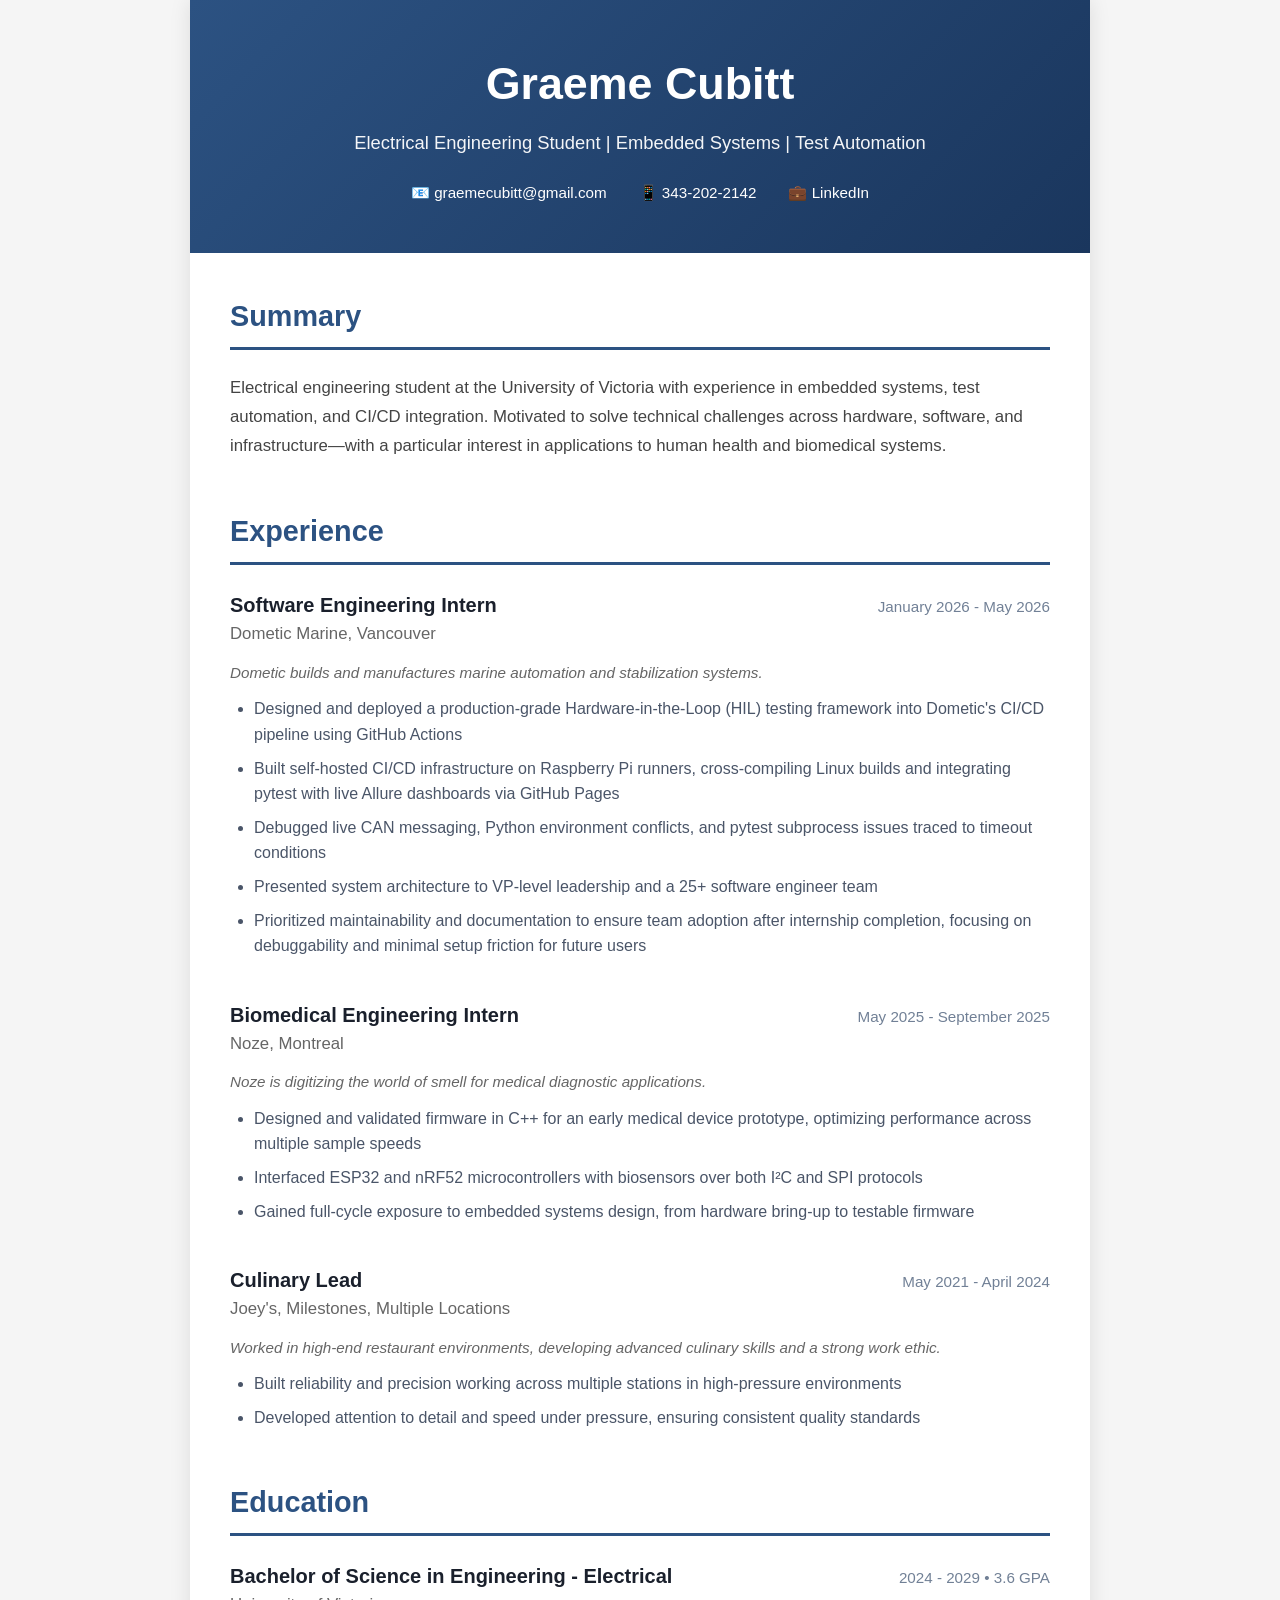
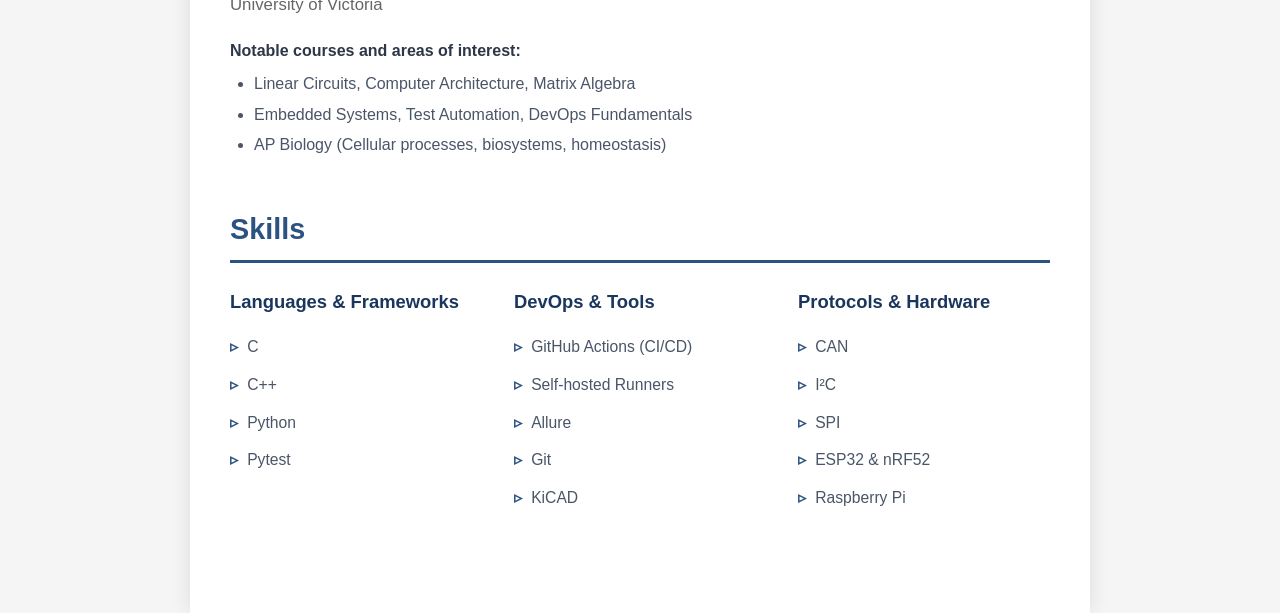
==== index.html @ 57e88011 "Add files via upload quick first iteration to get pages up and running." ====
<!DOCTYPE html>
<html lang="en">
<head>
    <meta charset="UTF-8">
    <meta name="viewport" content="width=device-width, initial-scale=1.0">
    <title>Graeme Cubitt - Resume</title>
    <style>
        * {
            margin: 0;
            padding: 0;
            box-sizing: border-box;
        }

        body {
            font-family: -apple-system, BlinkMacSystemFont, 'Segoe UI', Roboto, Oxygen, Ubuntu, Cantarell, sans-serif;
            line-height: 1.6;
            color: #333;
            background: #f5f5f5;
        }

        .container {
            max-width: 900px;
            margin: 0 auto;
            background: white;
            box-shadow: 0 0 20px rgba(0,0,0,0.1);
        }

        header {
            background: linear-gradient(135deg, #2c5282 0%, #1a365d 100%);
            color: white;
            padding: 3rem 2rem;
            text-align: center;
        }

        h1 {
            font-size: 2.8rem;
            margin-bottom: 0.5rem;
            font-weight: 700;
        }

        .tagline {
            font-size: 1.15rem;
            opacity: 0.95;
            margin-bottom: 1.5rem;
            font-weight: 300;
        }

        .contact-info {
            display: flex;
            justify-content: center;
            gap: 2rem;
            flex-wrap: wrap;
            font-size: 0.95rem;
        }

        .contact-info a {
            color: white;
            text-decoration: none;
            transition: opacity 0.3s;
        }

        .contact-info a:hover {
            opacity: 0.8;
            text-decoration: underline;
        }

        .content {
            padding: 2.5rem 2.5rem 3rem 2.5rem;
        }

        section {
            margin-bottom: 3rem;
        }

        h2 {
            color: #2c5282;
            border-bottom: 3px solid #2c5282;
            padding-bottom: 0.5rem;
            margin-bottom: 1.5rem;
            font-size: 1.8rem;
        }

        .summary-text {
            color: #444;
            font-size: 1.05rem;
            line-height: 1.7;
        }

        .experience-item, .education-item {
            margin-bottom: 2.5rem;
        }

        .item-header {
            display: flex;
            justify-content: space-between;
            align-items: baseline;
            margin-bottom: 0.3rem;
            flex-wrap: wrap;
            gap: 0.5rem;
        }

        .item-title {
            font-weight: 600;
            font-size: 1.25rem;
            color: #1a202c;
        }

        .item-subtitle {
            color: #666;
            font-size: 1.05rem;
            margin-bottom: 0.5rem;
        }

        .item-date {
            color: #718096;
            font-size: 0.95rem;
            font-weight: 500;
        }

        .company-description {
            color: #666;
            font-style: italic;
            font-size: 0.95rem;
            margin-bottom: 0.7rem;
        }

        .item-description {
            color: #4a5568;
            margin-top: 0.5rem;
        }

        .item-description ul {
            margin-left: 1.5rem;
            margin-top: 0.5rem;
        }

        .item-description li {
            margin-bottom: 0.5rem;
            line-height: 1.6;
        }

        .skills-grid {
            display: grid;
            grid-template-columns: repeat(auto-fit, minmax(250px, 1fr));
            gap: 2rem;
        }

        .skill-category h3 {
            color: #1a365d;
            margin-bottom: 0.7rem;
            font-size: 1.15rem;
            font-weight: 600;
        }

        .skill-category ul {
            list-style: none;
        }

        .skill-category li {
            padding: 0.4rem 0;
            color: #4a5568;
            font-size: 0.98rem;
        }

        .skill-category li:before {
            content: "▹ ";
            color: #2c5282;
            font-weight: bold;
            margin-right: 0.3rem;
        }

        .education-details {
            color: #4a5568;
            margin-top: 0.7rem;
        }

        .education-details strong {
            color: #2d3748;
            display: block;
            margin-bottom: 0.5rem;
        }

        .education-details ul {
            margin-left: 1.5rem;
            margin-top: 0.3rem;
        }

        .education-details li {
            margin-bottom: 0.3rem;
        }

        /* Mobile Responsive */
        @media (max-width: 768px) {
            h1 {
                font-size: 2.2rem;
            }

            .tagline {
                font-size: 1rem;
            }

            .contact-info {
                flex-direction: column;
                gap: 0.5rem;
            }

            .content {
                padding: 1.5rem;
            }

            .item-header {
                flex-direction: column;
                align-items: flex-start;
            }

            .item-date {
                margin-top: 0.2rem;
            }

            .skills-grid {
                grid-template-columns: 1fr;
            }
        }

        @media print {
            body {
                background: white;
            }
            .container {
                box-shadow: none;
                max-width: 100%;
            }
            header {
                background: #2c5282;
                print-color-adjust: exact;
                -webkit-print-color-adjust: exact;
            }
            section {
                page-break-inside: avoid;
            }
        }
    </style>
</head>
<body>
    <div class="container">
        <header>
            <h1>Graeme Cubitt</h1>
            <p class="tagline">Electrical Engineering Student | Embedded Systems | Test Automation</p>
            <div class="contact-info">
                <a href="mailto:graemecubitt@gmail.com">📧 graemecubitt@gmail.com</a>
                <a href="tel:+13432022142">📱 343-202-2142</a>
                <a href="https://linkedin.com/in/graemecubitt" target="_blank">💼 LinkedIn</a>
            </div>
        </header>

        <div class="content">
            <section id="summary">
                <h2>Summary</h2>
                <p class="summary-text">
                    Electrical engineering student at the University of Victoria with experience in embedded systems, test automation, and CI/CD integration. Motivated to solve technical challenges across hardware, software, and infrastructure—with a particular interest in applications to human health and biomedical systems.
                </p>
            </section>

            <section id="experience">
                <h2>Experience</h2>
                
                <div class="experience-item">
                    <div class="item-header">
                        <div>
                            <div class="item-title">Software Engineering Intern</div>
                            <div class="item-subtitle">Dometic Marine, Vancouver</div>
                        </div>
                        <div class="item-date">January 2026 - May 2026</div>
                    </div>
                    <div class="company-description">Dometic builds and manufactures marine automation and stabilization systems.</div>
                    <div class="item-description">
                        <ul>
                            <li>Designed and deployed a production-grade Hardware-in-the-Loop (HIL) testing framework into Dometic's CI/CD pipeline using GitHub Actions</li>
                            <li>Built self-hosted CI/CD infrastructure on Raspberry Pi runners, cross-compiling Linux builds and integrating pytest with live Allure dashboards via GitHub Pages</li>
                            <li>Debugged live CAN messaging, Python environment conflicts, and pytest subprocess issues traced to timeout conditions</li>
                            <li>Presented system architecture to VP-level leadership and a 25+ software engineer team</li>
                            <li>Prioritized maintainability and documentation to ensure team adoption after internship completion, focusing on debuggability and minimal setup friction for future users</li>
                        </ul>
                    </div>
                </div>

                <div class="experience-item">
                    <div class="item-header">
                        <div>
                            <div class="item-title">Biomedical Engineering Intern</div>
                            <div class="item-subtitle">Noze, Montreal</div>
                        </div>
                        <div class="item-date">May 2025 - September 2025</div>
                    </div>
                    <div class="company-description">Noze is digitizing the world of smell for medical diagnostic applications.</div>
                    <div class="item-description">
                        <ul>
                            <li>Designed and validated firmware in C++ for an early medical device prototype, optimizing performance across multiple sample speeds</li>
                            <li>Interfaced ESP32 and nRF52 microcontrollers with biosensors over both I²C and SPI protocols</li>
                            <li>Gained full-cycle exposure to embedded systems design, from hardware bring-up to testable firmware</li>
                        </ul>
                    </div>
                </div>

                <div class="experience-item">
                    <div class="item-header">
                        <div>
                            <div class="item-title">Culinary Lead</div>
                            <div class="item-subtitle">Joey's, Milestones, Multiple Locations</div>
                        </div>
                        <div class="item-date">May 2021 - April 2024</div>
                    </div>
                    <div class="company-description">Worked in high-end restaurant environments, developing advanced culinary skills and a strong work ethic.</div>
                    <div class="item-description">
                        <ul>
                            <li>Built reliability and precision working across multiple stations in high-pressure environments</li>
                            <li>Developed attention to detail and speed under pressure, ensuring consistent quality standards</li>
                        </ul>
                    </div>
                </div>
            </section>

            <section id="education">
                <h2>Education</h2>
                
                <div class="education-item">
                    <div class="item-header">
                        <div>
                            <div class="item-title">Bachelor of Science in Engineering - Electrical</div>
                            <div class="item-subtitle">University of Victoria</div>
                        </div>
                        <div class="item-date">2024 - 2029 • 3.6 GPA</div>
                    </div>
                    <div class="education-details">
                        <strong>Notable courses and areas of interest:</strong>
                        <ul>
                            <li>Linear Circuits, Computer Architecture, Matrix Algebra</li>
                            <li>Embedded Systems, Test Automation, DevOps Fundamentals</li>
                            <li>AP Biology (Cellular processes, biosystems, homeostasis)</li>
                        </ul>
                    </div>
                </div>
            </section>

            <section id="skills">
                <h2>Skills</h2>
                <div class="skills-grid">
                    <div class="skill-category">
                        <h3>Languages & Frameworks</h3>
                        <ul>
                            <li>C</li>
                            <li>C++</li>
                            <li>Python</li>
                            <li>Pytest</li>
                        </ul>
                    </div>
                    <div class="skill-category">
                        <h3>DevOps & Tools</h3>
                        <ul>
                            <li>GitHub Actions (CI/CD)</li>
                            <li>Self-hosted Runners</li>
                            <li>Allure</li>
                            <li>Git</li>
                            <li>KiCAD</li>
                        </ul>
                    </div>
                    <div class="skill-category">
                        <h3>Protocols & Hardware</h3>
                        <ul>
                            <li>CAN</li>
                            <li>I²C</li>
                            <li>SPI</li>
                            <li>ESP32 & nRF52</li>
                            <li>Raspberry Pi</li>
                        </ul>
                    </div>
                </div>
            </section>
        </div>
    </div>
</body>
</html>
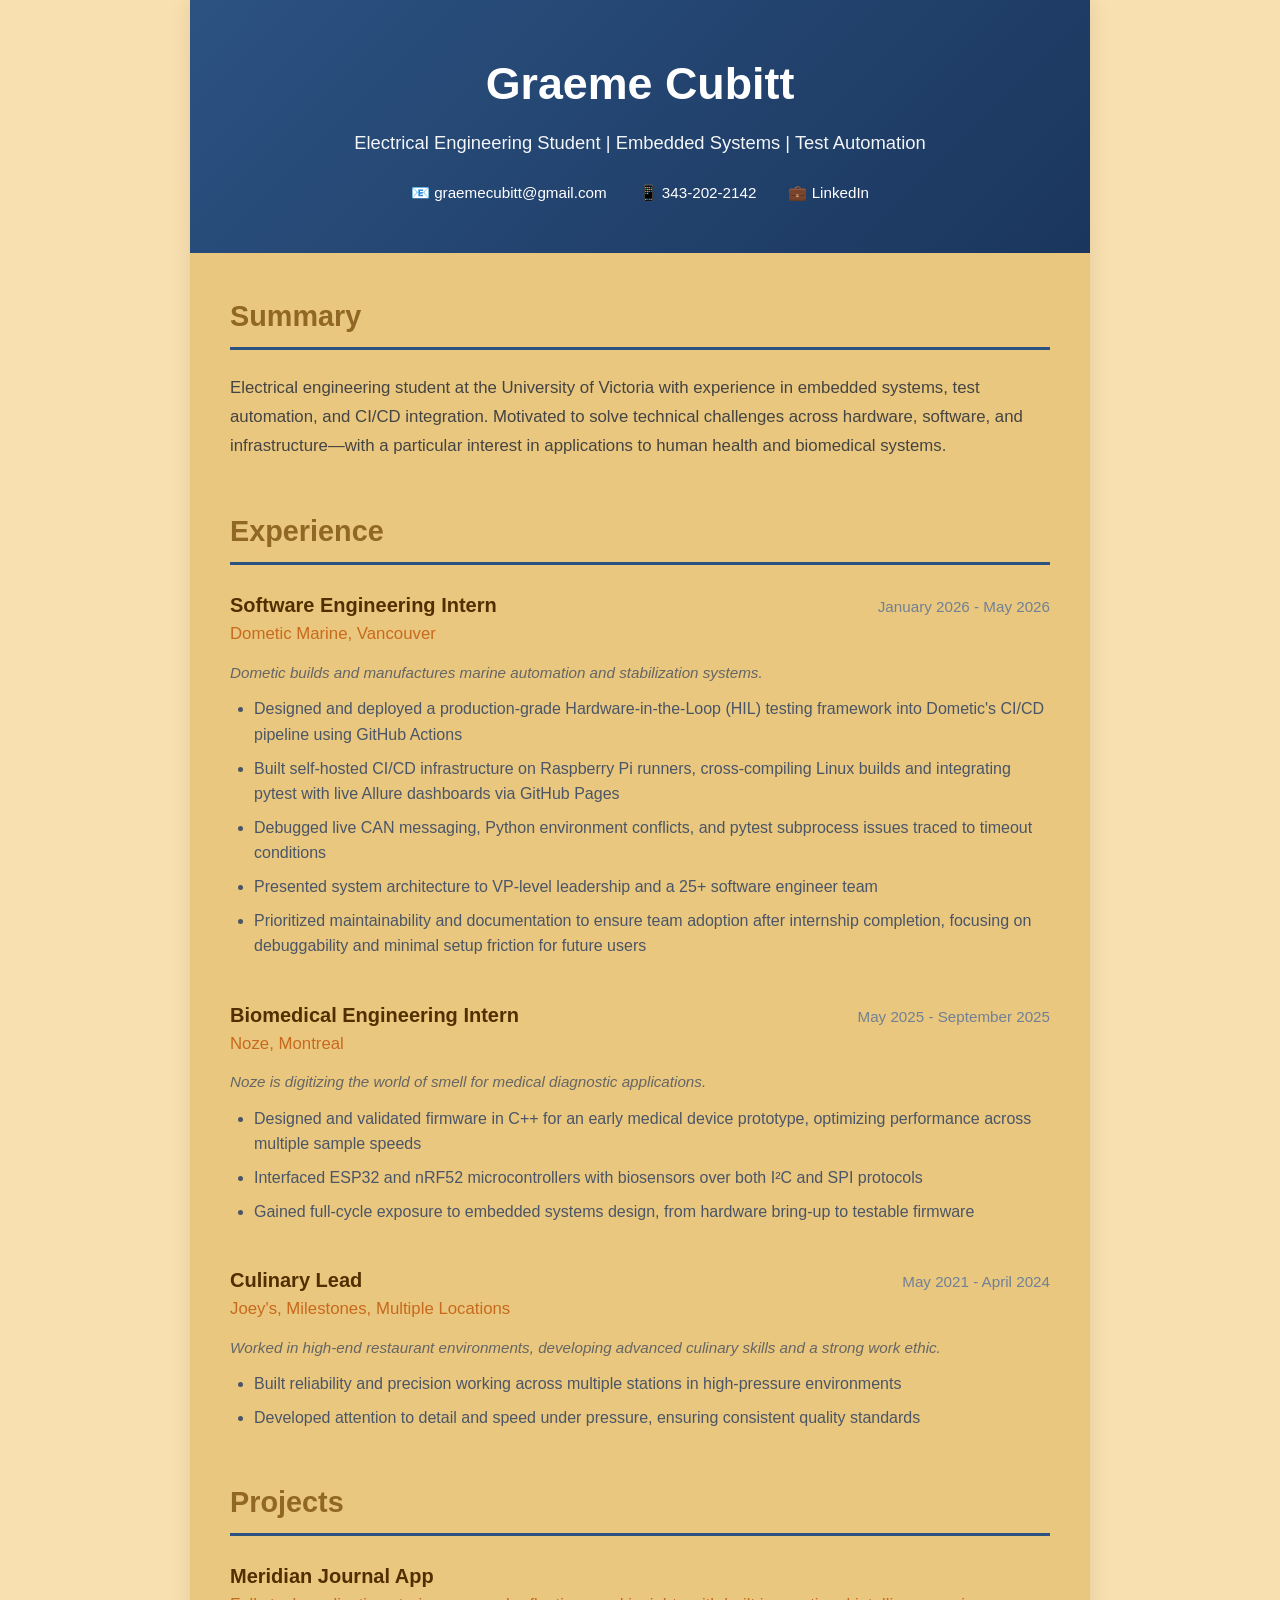
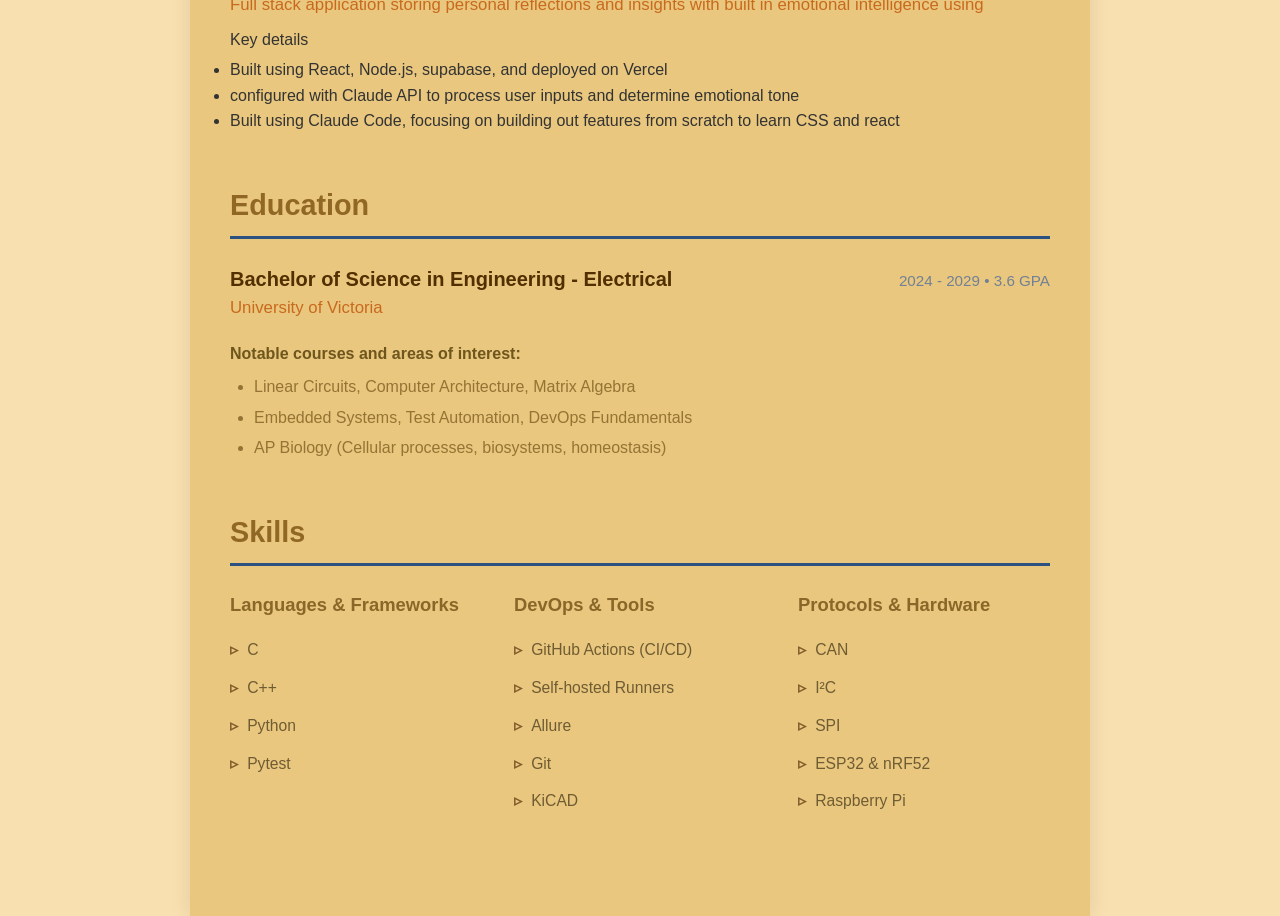
==== commit c3c3c73c: "Added projects section and changed colour" ====
--- a/index.html
+++ b/index.html
@@ -3,7 +3,7 @@
 <head>
     <meta charset="UTF-8">
     <meta name="viewport" content="width=device-width, initial-scale=1.0">
-    <title>Graeme Cubitt - Resume</title>
+    <title>Graeme Cubitt</title>
     <style>
         * {
             margin: 0;
@@ -15,13 +15,13 @@
             font-family: -apple-system, BlinkMacSystemFont, 'Segoe UI', Roboto, Oxygen, Ubuntu, Cantarell, sans-serif;
             line-height: 1.6;
             color: #333;
-            background: #f5f5f5;
+            background: #f9e0b0;
         }
 
         .container {
             max-width: 900px;
             margin: 0 auto;
-            background: white;
+            background: rgb(233, 199, 126);
             box-shadow: 0 0 20px rgba(0,0,0,0.1);
         }
 
@@ -73,7 +73,7 @@
         }
 
         h2 {
-            color: #2c5282;
+            color: #8b601fef;
             border-bottom: 3px solid #2c5282;
             padding-bottom: 0.5rem;
             margin-bottom: 1.5rem;
@@ -102,11 +102,11 @@
         .item-title {
             font-weight: 600;
             font-size: 1.25rem;
-            color: #1a202c;
+            color: #512f00;
         }
 
         .item-subtitle {
-            color: #666;
+            color: #c86a1e;
             font-size: 1.05rem;
             margin-bottom: 0.5rem;
         }
@@ -146,7 +146,7 @@
         }
 
         .skill-category h3 {
-            color: #1a365d;
+            color: #896729;
             margin-bottom: 0.7rem;
             font-size: 1.15rem;
             font-weight: 600;
@@ -158,24 +158,24 @@
 
         .skill-category li {
             padding: 0.4rem 0;
-            color: #4a5568;
+            color: #6f5c33;
             font-size: 0.98rem;
         }
 
         .skill-category li:before {
             content: "▹ ";
-            color: #2c5282;
+            color: #825d2c;
             font-weight: bold;
             margin-right: 0.3rem;
         }
 
         .education-details {
-            color: #4a5568;
+            color: #947435;
             margin-top: 0.7rem;
         }
 
         .education-details strong {
-            color: #2d3748;
+            color: #6e561d;
             display: block;
             margin-bottom: 0.5rem;
         }
@@ -231,7 +231,7 @@
                 max-width: 100%;
             }
             header {
-                background: #2c5282;
+                background: #896729;
                 print-color-adjust: exact;
                 -webkit-print-color-adjust: exact;
             }
@@ -320,6 +320,24 @@
                 </div>
             </section>
 
+            <section id="projects">
+                <h2>Projects</h2>
+                <div class="project-item">
+                    <div class="item-header">
+                        <div>
+                            <div class="item-title">Meridian Journal App</div>
+                            <div class="item-subtitle">Full stack application storing personal reflections and insights with built in emotional intelligence using </div>
+                            <div class="item-header">Key details</div>
+                            <ul>
+                                <li>Built using React, Node.js, supabase, and deployed on Vercel</li>
+                                <li>configured with Claude API to process user inputs and determine emotional tone</li>
+                                <li>Built using Claude Code, focusing on building out features from scratch to learn CSS and react</li>
+                            </ul>
+                        </div>
+                    </div>
+                </div>
+            </section>
+
             <section id="education">
                 <h2>Education</h2>
                 
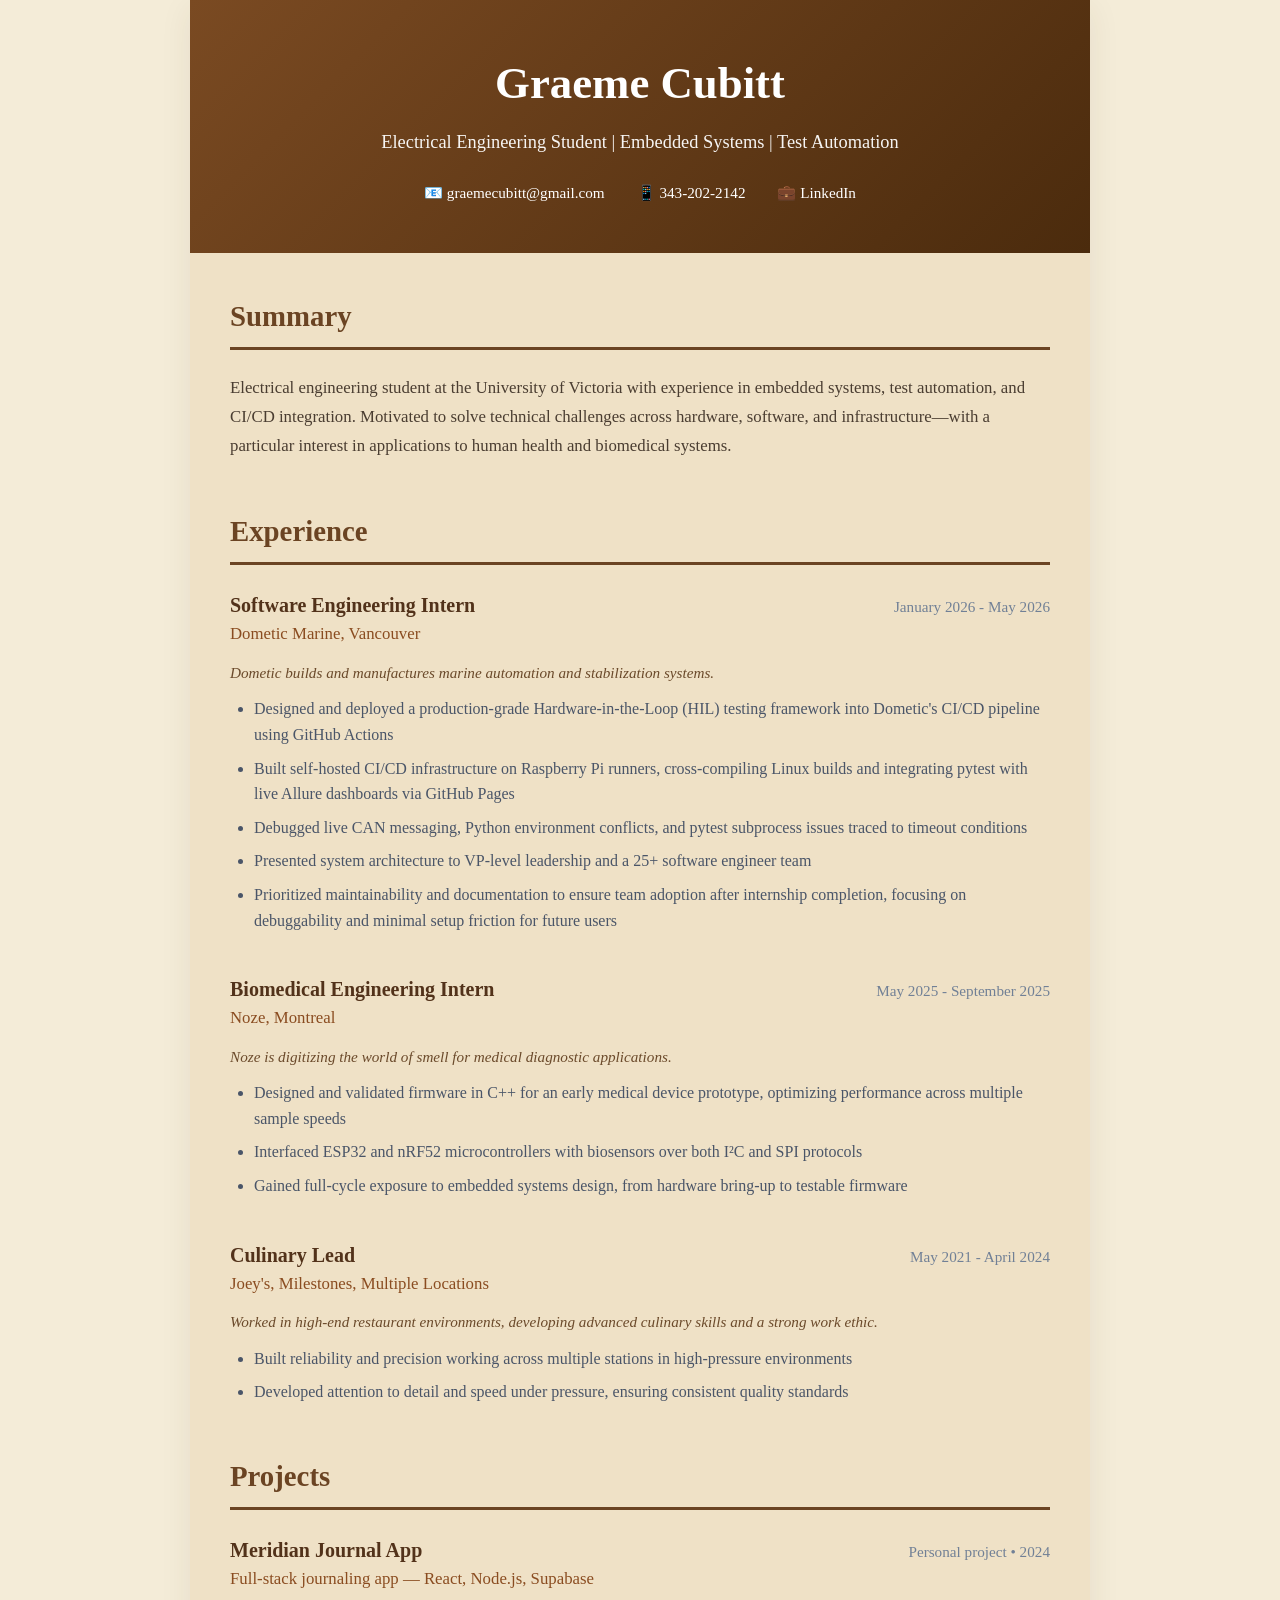
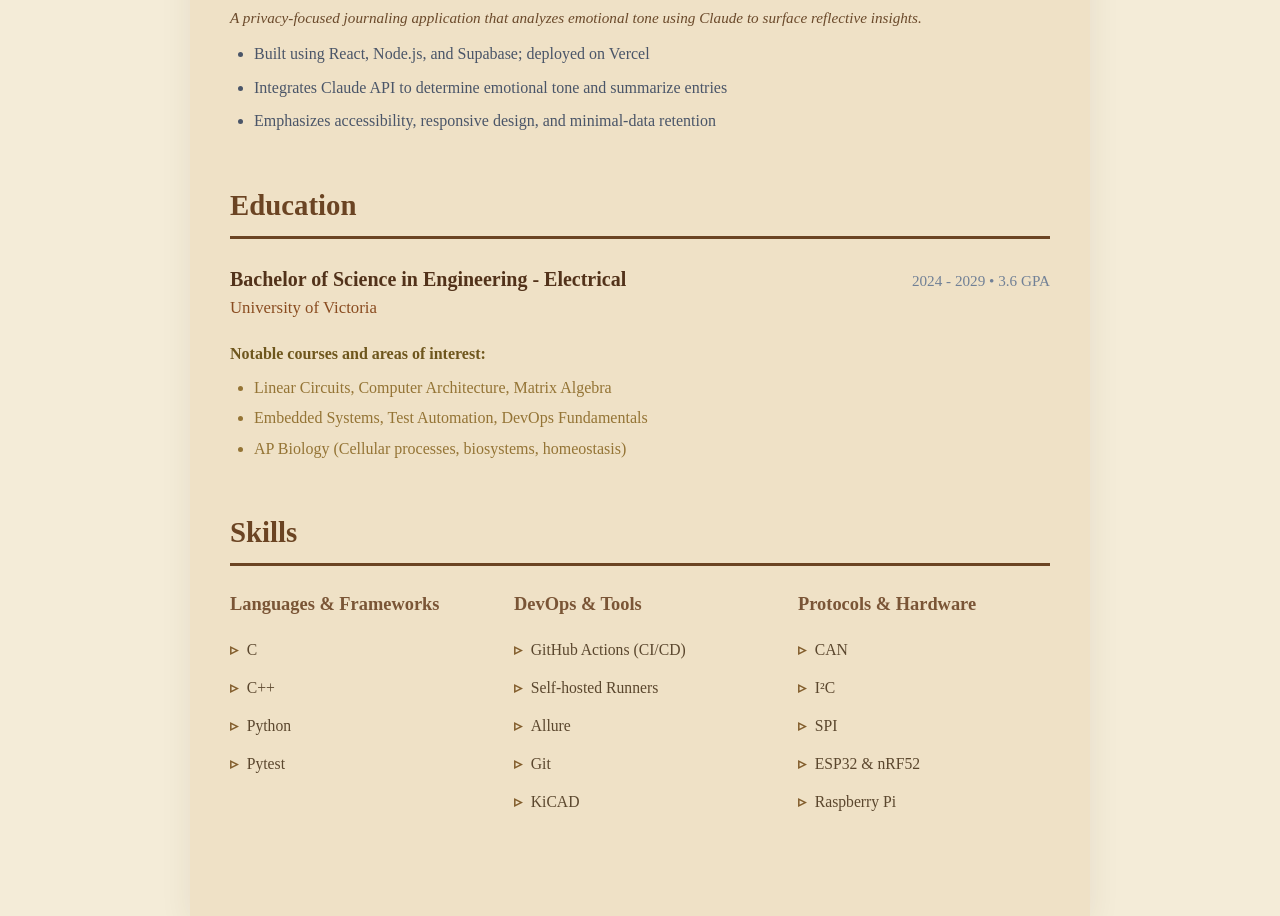
==== commit 4f5f6f6e: "updated colours again, revised projects section to adhere to other object handling." ====
--- a/index.html
+++ b/index.html
@@ -12,21 +12,21 @@
         }
 
         body {
-            font-family: -apple-system, BlinkMacSystemFont, 'Segoe UI', Roboto, Oxygen, Ubuntu, Cantarell, sans-serif;
+            font-family: 'Times New Roman', Times, serif;
             line-height: 1.6;
-            color: #333;
-            background: #f9e0b0;
+            color: #3b2f23;
+            background: #f4ecd8;
         }
 
         .container {
             max-width: 900px;
             margin: 0 auto;
-            background: rgb(233, 199, 126);
-            box-shadow: 0 0 20px rgba(0,0,0,0.1);
+            background: #efe1c6;
+            box-shadow: 0 8px 30px rgba(59,47,35,0.08);
         }
 
         header {
-            background: linear-gradient(135deg, #2c5282 0%, #1a365d 100%);
+            background: linear-gradient(135deg, #7a4a22 0%, #4b2b0d 100%);
             color: white;
             padding: 3rem 2rem;
             text-align: center;
@@ -73,15 +73,15 @@
         }
 
         h2 {
-            color: #8b601fef;
-            border-bottom: 3px solid #2c5282;
+            color: #6b4423;
+            border-bottom: 3px solid #6b4423;
             padding-bottom: 0.5rem;
             margin-bottom: 1.5rem;
             font-size: 1.8rem;
         }
 
         .summary-text {
-            color: #444;
+            color: #4a3d31;
             font-size: 1.05rem;
             line-height: 1.7;
         }
@@ -102,11 +102,11 @@
         .item-title {
             font-weight: 600;
             font-size: 1.25rem;
-            color: #512f00;
+            color: #52321a;
         }
 
         .item-subtitle {
-            color: #c86a1e;
+            color: #8a4c20;
             font-size: 1.05rem;
             margin-bottom: 0.5rem;
         }
@@ -118,7 +118,7 @@
         }
 
         .company-description {
-            color: #666;
+            color: #6b4a2b;
             font-style: italic;
             font-size: 0.95rem;
             margin-bottom: 0.7rem;
@@ -146,7 +146,7 @@
         }
 
         .skill-category h3 {
-            color: #896729;
+            color: #7a5536;
             margin-bottom: 0.7rem;
             font-size: 1.15rem;
             font-weight: 600;
@@ -158,7 +158,7 @@
 
         .skill-category li {
             padding: 0.4rem 0;
-            color: #6f5c33;
+            color: #5b472e;
             font-size: 0.98rem;
         }
 
@@ -322,18 +322,22 @@
 
             <section id="projects">
                 <h2>Projects</h2>
+                
                 <div class="project-item">
                     <div class="item-header">
                         <div>
                             <div class="item-title">Meridian Journal App</div>
-                            <div class="item-subtitle">Full stack application storing personal reflections and insights with built in emotional intelligence using </div>
-                            <div class="item-header">Key details</div>
-                            <ul>
-                                <li>Built using React, Node.js, supabase, and deployed on Vercel</li>
-                                <li>configured with Claude API to process user inputs and determine emotional tone</li>
-                                <li>Built using Claude Code, focusing on building out features from scratch to learn CSS and react</li>
-                            </ul>
+                            <div class="item-subtitle">Full-stack journaling app — React, Node.js, Supabase</div>
                         </div>
+                        <div class="item-date">Personal project • 2024</div>
+                    </div>
+                    <div class="company-description">A privacy-focused journaling application that analyzes emotional tone using Claude to surface reflective insights.</div>
+                    <div class="item-description">
+                        <ul>
+                            <li>Built using React, Node.js, and Supabase; deployed on Vercel</li>
+                            <li>Integrates Claude API to determine emotional tone and summarize entries</li>
+                            <li>Emphasizes accessibility, responsive design, and minimal-data retention</li>
+                        </ul>
                     </div>
                 </div>
             </section>
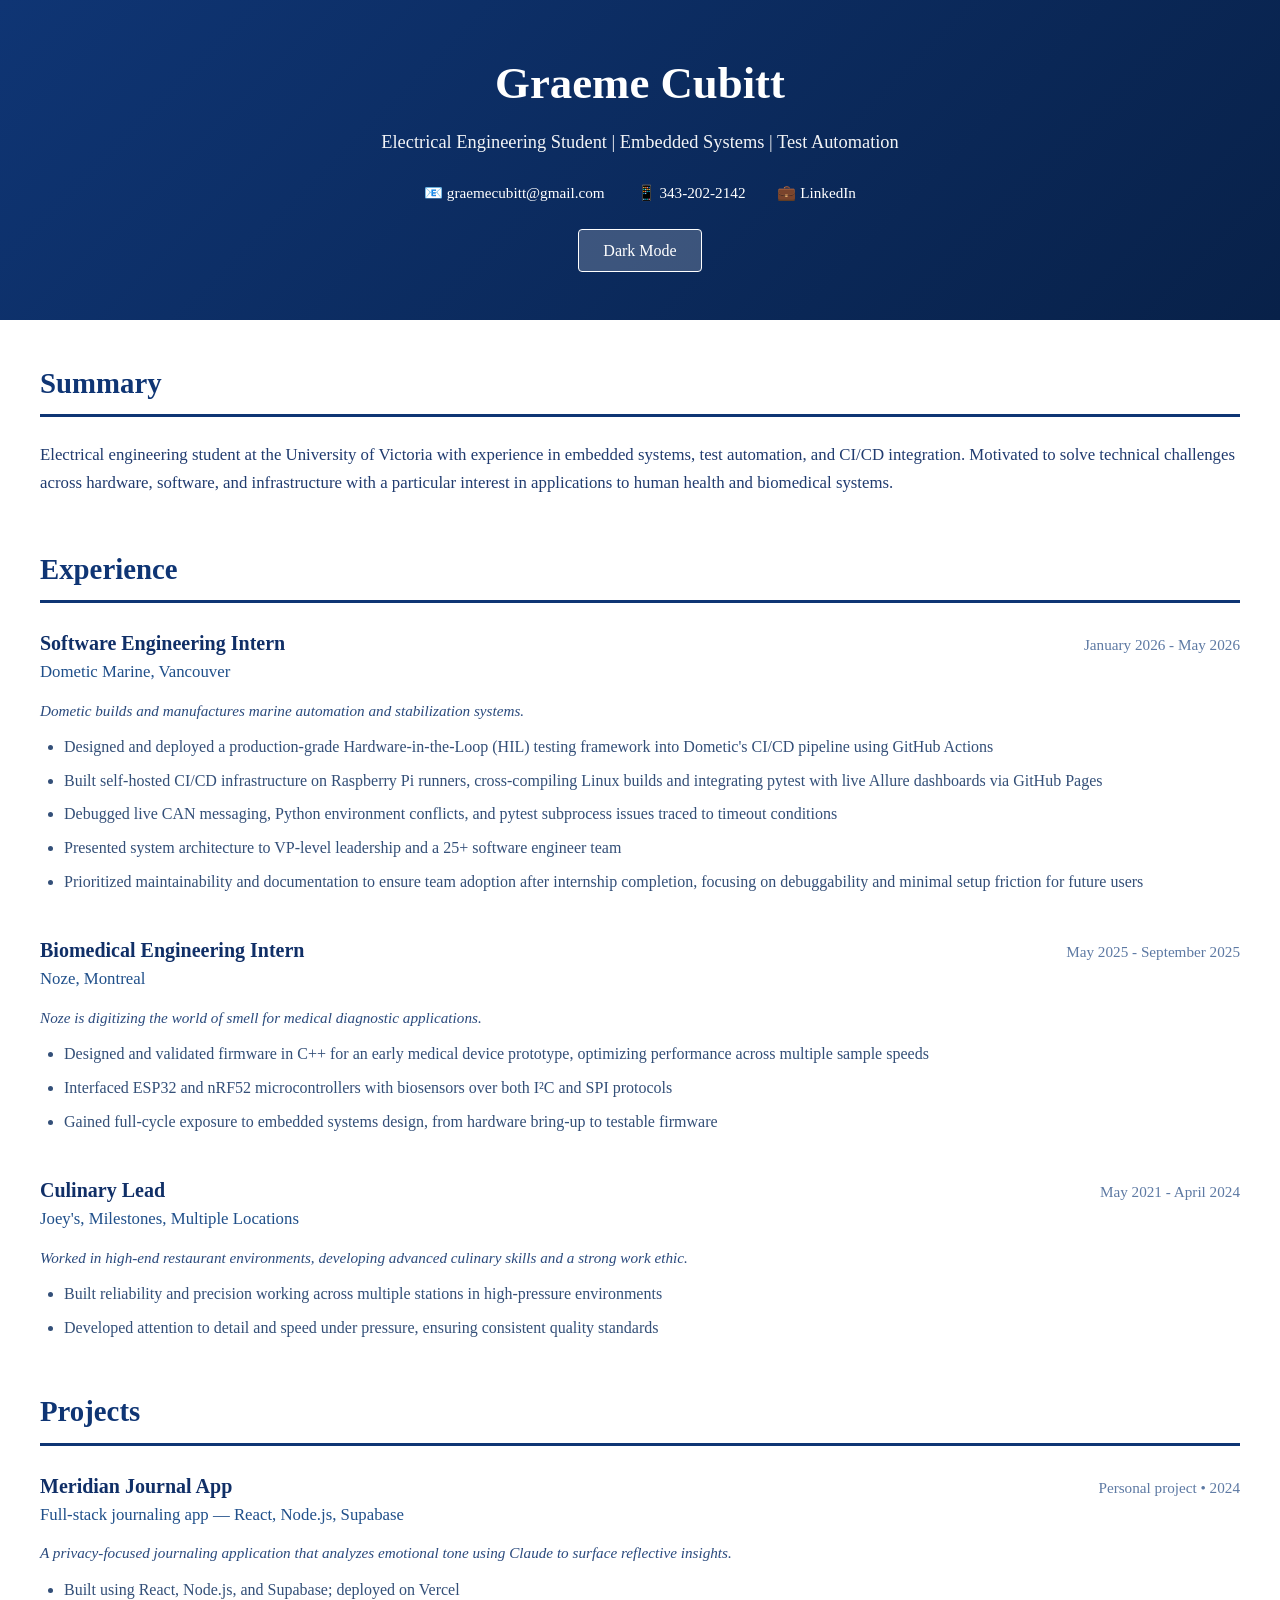
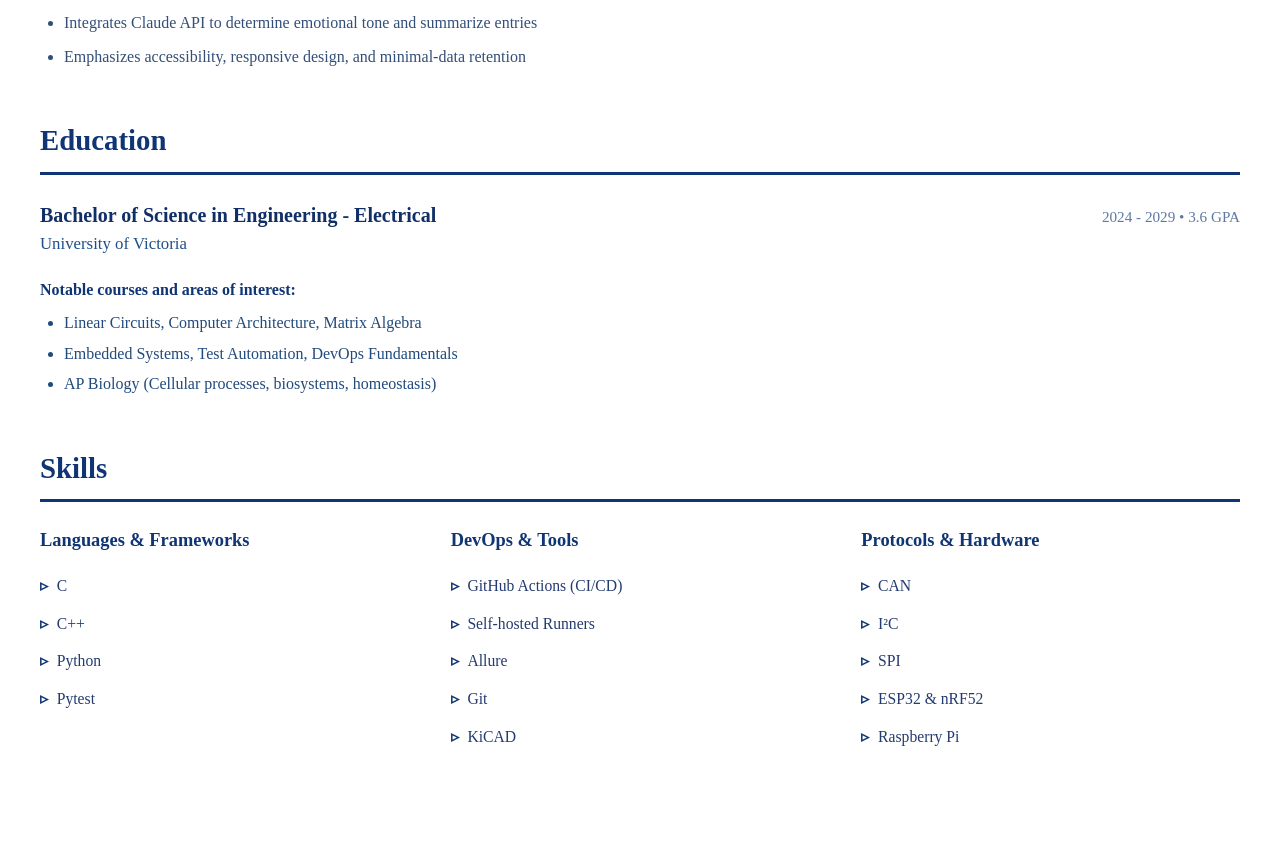
==== commit 2c0b1005: "added seperate styles doc and dark mode functionality" ====
--- a/index.html
+++ b/index.html
@@ -4,260 +4,28 @@
     <meta charset="UTF-8">
     <meta name="viewport" content="width=device-width, initial-scale=1.0">
     <title>Graeme Cubitt</title>
-    <style>
-        * {
-            margin: 0;
-            padding: 0;
-            box-sizing: border-box;
-        }
+    <link rel="stylesheet" href="style.css">
+</head>
 
-        body {
-            font-family: 'Times New Roman', Times, serif;
-            line-height: 1.6;
-            color: #3b2f23;
-            background: #f4ecd8;
-        }
-
-        .container {
-            max-width: 900px;
-            margin: 0 auto;
-            background: #efe1c6;
-            box-shadow: 0 8px 30px rgba(59,47,35,0.08);
-        }
-
-        header {
-            background: linear-gradient(135deg, #7a4a22 0%, #4b2b0d 100%);
-            color: white;
-            padding: 3rem 2rem;
-            text-align: center;
-        }
-
-        h1 {
-            font-size: 2.8rem;
-            margin-bottom: 0.5rem;
-            font-weight: 700;
-        }
-
-        .tagline {
-            font-size: 1.15rem;
-            opacity: 0.95;
-            margin-bottom: 1.5rem;
-            font-weight: 300;
-        }
-
-        .contact-info {
-            display: flex;
-            justify-content: center;
-            gap: 2rem;
-            flex-wrap: wrap;
-            font-size: 0.95rem;
-        }
-
-        .contact-info a {
-            color: white;
-            text-decoration: none;
-            transition: opacity 0.3s;
-        }
-
-        .contact-info a:hover {
-            opacity: 0.8;
-            text-decoration: underline;
-        }
-
-        .content {
-            padding: 2.5rem 2.5rem 3rem 2.5rem;
-        }
-
-        section {
-            margin-bottom: 3rem;
-        }
-
-        h2 {
-            color: #6b4423;
-            border-bottom: 3px solid #6b4423;
-            padding-bottom: 0.5rem;
-            margin-bottom: 1.5rem;
-            font-size: 1.8rem;
-        }
-
-        .summary-text {
-            color: #4a3d31;
-            font-size: 1.05rem;
-            line-height: 1.7;
-        }
-
-        .experience-item, .education-item {
-            margin-bottom: 2.5rem;
-        }
-
-        .item-header {
-            display: flex;
-            justify-content: space-between;
-            align-items: baseline;
-            margin-bottom: 0.3rem;
-            flex-wrap: wrap;
-            gap: 0.5rem;
-        }
-
-        .item-title {
-            font-weight: 600;
-            font-size: 1.25rem;
-            color: #52321a;
-        }
-
-        .item-subtitle {
-            color: #8a4c20;
-            font-size: 1.05rem;
-            margin-bottom: 0.5rem;
-        }
-
-        .item-date {
-            color: #718096;
-            font-size: 0.95rem;
-            font-weight: 500;
-        }
-
-        .company-description {
-            color: #6b4a2b;
-            font-style: italic;
-            font-size: 0.95rem;
-            margin-bottom: 0.7rem;
-        }
-
-        .item-description {
-            color: #4a5568;
-            margin-top: 0.5rem;
-        }
-
-        .item-description ul {
-            margin-left: 1.5rem;
-            margin-top: 0.5rem;
-        }
-
-        .item-description li {
-            margin-bottom: 0.5rem;
-            line-height: 1.6;
-        }
-
-        .skills-grid {
-            display: grid;
-            grid-template-columns: repeat(auto-fit, minmax(250px, 1fr));
-            gap: 2rem;
-        }
-
-        .skill-category h3 {
-            color: #7a5536;
-            margin-bottom: 0.7rem;
-            font-size: 1.15rem;
-            font-weight: 600;
-        }
-
-        .skill-category ul {
-            list-style: none;
-        }
-
-        .skill-category li {
-            padding: 0.4rem 0;
-            color: #5b472e;
-            font-size: 0.98rem;
-        }
-
-        .skill-category li:before {
-            content: "▹ ";
-            color: #825d2c;
-            font-weight: bold;
-            margin-right: 0.3rem;
-        }
-
-        .education-details {
-            color: #947435;
-            margin-top: 0.7rem;
-        }
-
-        .education-details strong {
-            color: #6e561d;
-            display: block;
-            margin-bottom: 0.5rem;
-        }
-
-        .education-details ul {
-            margin-left: 1.5rem;
-            margin-top: 0.3rem;
-        }
-
-        .education-details li {
-            margin-bottom: 0.3rem;
-        }
-
-        /* Mobile Responsive */
-        @media (max-width: 768px) {
-            h1 {
-                font-size: 2.2rem;
-            }
-
-            .tagline {
-                font-size: 1rem;
-            }
-
-            .contact-info {
-                flex-direction: column;
-                gap: 0.5rem;
-            }
-
-            .content {
-                padding: 1.5rem;
-            }
-
-            .item-header {
-                flex-direction: column;
-                align-items: flex-start;
-            }
-
-            .item-date {
-                margin-top: 0.2rem;
-            }
-
-            .skills-grid {
-                grid-template-columns: 1fr;
-            }
-        }
-
-        @media print {
-            body {
-                background: white;
-            }
-            .container {
-                box-shadow: none;
-                max-width: 100%;
-            }
-            header {
-                background: #896729;
-                print-color-adjust: exact;
-                -webkit-print-color-adjust: exact;
-            }
-            section {
-                page-break-inside: avoid;
-            }
-        }
-    </style>
-</head>
 <body>
     <div class="container">
         <header>
             <h1>Graeme Cubitt</h1>
             <p class="tagline">Electrical Engineering Student | Embedded Systems | Test Automation</p>
+            
             <div class="contact-info">
                 <a href="mailto:graemecubitt@gmail.com">📧 graemecubitt@gmail.com</a>
                 <a href="tel:+13432022142">📱 343-202-2142</a>
                 <a href="https://linkedin.com/in/graemecubitt" target="_blank">💼 LinkedIn</a>
             </div>
+             <button id="theme-toggle" class="theme-button"> Dark Mode</button>
         </header>
 
         <div class="content">
             <section id="summary">
                 <h2>Summary</h2>
                 <p class="summary-text">
-                    Electrical engineering student at the University of Victoria with experience in embedded systems, test automation, and CI/CD integration. Motivated to solve technical challenges across hardware, software, and infrastructure—with a particular interest in applications to human health and biomedical systems.
+                    Electrical engineering student at the University of Victoria with experience in embedded systems, test automation, and CI/CD integration. Motivated to solve technical challenges across hardware, software, and infrastructure with a particular interest in applications to human health and biomedical systems.
                 </p>
             </section>
 
@@ -400,5 +168,30 @@
             </section>
         </div>
     </div>
+    
+    <script>
+    const toggle = document.getElementById('theme-toggle');
+    const body = document.body;
+    
+    // Check if user previously chose dark mode
+    if (localStorage.getItem('theme') === 'dark') {
+        body.classList.add('dark-mode');
+        toggle.textContent = '☀️ Light Mode';
+    }
+    
+    // When button is clicked
+    toggle.addEventListener('click', function() {
+        body.classList.toggle('dark-mode');
+        
+        // Update button text
+        if (body.classList.contains('dark-mode')) {
+            toggle.textContent = '☀️ Light Mode';
+            localStorage.setItem('theme', 'dark');
+        } else {
+            toggle.textContent = '🌙 Dark Mode';
+            localStorage.setItem('theme', 'light');
+        }
+    });
+</script>
 </body>
 </html>
--- a/style.css
+++ b/style.css
@@ -0,0 +1,330 @@
+* {
+    margin: 0;
+    padding: 0;
+    box-sizing: border-box;
+}
+
+body {
+    font-family: 'Times New Roman', Times, serif;
+    line-height: 1.6;
+    color: #122952;
+    background: #ffffff;
+    min-height: 100vh;
+}
+
+.container {
+    width: 100%;
+    min-height: 100vh;
+    margin: 0;
+    background: #ffffff;
+    box-shadow: none;
+}
+
+header {
+    background: linear-gradient(135deg, #0f3574 0%, #082149 100%);
+    color: white;
+    padding: 3rem 2rem;
+    text-align: center;
+}
+
+h1 {
+    font-size: 2.8rem;
+    margin-bottom: 0.5rem;
+    font-weight: 700;
+}
+
+.tagline {
+    font-size: 1.15rem;
+    opacity: 0.95;
+    margin-bottom: 1.5rem;
+    font-weight: 300;
+}
+
+.contact-info {
+    display: flex;
+    justify-content: center;
+    gap: 2rem;
+    flex-wrap: wrap;
+    font-size: 0.95rem;
+}
+
+.contact-info a {
+    color: white;
+    text-decoration: none;
+    transition: opacity 0.3s;
+}
+
+.contact-info a:hover {
+    opacity: 0.8;
+    text-decoration: underline;
+}
+
+.content {
+    padding: 2.5rem 2.5rem 3rem 2.5rem;
+}
+
+section {
+    margin-bottom: 3rem;
+}
+
+h2 {
+    color: #0f3574;
+    border-bottom: 3px solid #0f3574;
+    padding-bottom: 0.5rem;
+    margin-bottom: 1.5rem;
+    font-size: 1.8rem;
+}
+
+.summary-text {
+    color: #203b6f;
+    font-size: 1.05rem;
+    line-height: 1.7;
+}
+
+.experience-item,
+.education-item {
+    margin-bottom: 2.5rem;
+}
+
+.item-header {
+    display: flex;
+    justify-content: space-between;
+    align-items: baseline;
+    margin-bottom: 0.3rem;
+    flex-wrap: wrap;
+    gap: 0.5rem;
+}
+
+.item-title {
+    font-weight: 600;
+    font-size: 1.25rem;
+    color: #102f67;
+}
+
+.item-subtitle {
+    color: #1f4f8a;
+    font-size: 1.05rem;
+    margin-bottom: 0.5rem;
+}
+
+.item-date {
+    color: #5d79a3;
+    font-size: 0.95rem;
+    font-weight: 500;
+}
+
+.company-description {
+    color: #2a4a7d;
+    font-style: italic;
+    font-size: 0.95rem;
+    margin-bottom: 0.7rem;
+}
+
+.item-description {
+    color: #334f78;
+    margin-top: 0.5rem;
+}
+
+.item-description ul {
+    margin-left: 1.5rem;
+    margin-top: 0.5rem;
+}
+
+.item-description li {
+    margin-bottom: 0.5rem;
+    line-height: 1.6;
+}
+
+.skills-grid {
+    display: grid;
+    grid-template-columns: repeat(auto-fit, minmax(250px, 1fr));
+    gap: 2rem;
+}
+
+.skill-category h3 {
+    color: #0f3574;
+    margin-bottom: 0.7rem;
+    font-size: 1.15rem;
+    font-weight: 600;
+}
+
+.skill-category ul {
+    list-style: none;
+}
+
+.skill-category li {
+    padding: 0.4rem 0;
+    color: #243b70;
+    font-size: 0.98rem;
+}
+
+.skill-category li:before {
+    content: "▹ ";
+    color: #0f3574;
+    font-weight: bold;
+    margin-right: 0.3rem;
+}
+
+.education-details {
+    color: #214a7c;
+    margin-top: 0.7rem;
+}
+
+.education-details strong {
+    color: #0f3574;
+    display: block;
+    margin-bottom: 0.5rem;
+}
+
+.education-details ul {
+    margin-left: 1.5rem;
+    margin-top: 0.3rem;
+}
+
+.education-details li {
+    margin-bottom: 0.3rem;
+}
+
+/* Mobile Responsive */
+@media (max-width: 768px) {
+    h1 {
+        font-size: 2.2rem;
+    }
+
+    .tagline {
+        font-size: 1rem;
+    }
+
+    .contact-info {
+        flex-direction: column;
+        gap: 0.5rem;
+    }
+
+    .content {
+        padding: 1.5rem;
+    }
+
+    .item-header {
+        flex-direction: column;
+        align-items: flex-start;
+    }
+
+    .item-date {
+        margin-top: 0.2rem;
+    }
+
+    .skills-grid {
+        grid-template-columns: 1fr;
+    }
+}
+
+.theme-button {
+    background: rgba(255, 255, 255, 0.2);
+    color: white;
+    border: 1.2px solid white;
+    padding: 0.7rem 1.5rem;
+    font-size: 1rem;
+    font-family: 'Georgia', serif;
+    cursor: pointer;
+    border-radius: 4px;
+    transition: all 0.3s ease;
+    margin-top: 1.5rem;
+}
+
+.theme-button:hover {
+    background: #1e3a8a;
+    color: white;
+    transform: scale(1.05);
+}
+
+/* Dark mode styles */
+/* 1. Base page and text container defaults */
+body.dark-mode {
+    background: #15254b;
+    color: #e2e8f0;
+}
+
+body.dark-mode .container {
+    background: #15213d;
+}
+
+/* 2. Header / Hero section */
+body.dark-mode header {
+    background: linear-gradient(175deg, #142e69 0%, #0f172a 100%);
+    border-bottom: 2px solid #1e293b;
+}
+
+/* 3. Section Headings */
+body.dark-mode h2 {
+    color: #ffffff;
+    border-bottom-color: #334155;
+}
+
+/* 4. Text color adjustments for readability */
+body.dark-mode .summary-text,
+body.dark-mode .item-description,
+body.dark-mode .item-description
+body.dark-mode .education-details li {
+    color: #cbd5e1;
+}
+
+body.dark-mode .education-details {
+    color: #cbd5e1;
+}
+
+/* 5. Experience & Education Titles */
+body.dark-mode .item-title,
+body.dark-mode .education-details strong {
+    color: #f1f5f9;
+}
+
+body.dark-mode .item-subtitle {
+    color: #d5e6fc;
+}
+
+body.dark-mode .item-date {
+    color: #94a3b8;
+}
+
+body.dark-mode .company-description {
+    color: #94a3b8;
+}
+
+/* 6. Skills Section */
+body.dark-mode .skill-category h3 {
+    color: #c6d9f1;
+}
+
+body.dark-mode .skill-category li {
+    color: #cbd5e1;
+}
+
+body.dark-mode .skill-category li:before {
+    color: #60a5fa;
+}
+
+/* 7. Contact Info Links */
+body.dark-mode .contact-info a {
+    color: white;
+}
+
+@media print {
+    body {
+        background: white;
+    }
+
+    .container {
+        box-shadow: none;
+        max-width: 100%;
+    }
+
+    header {
+        background: #294b89;
+        print-color-adjust: exact;
+        -webkit-print-color-adjust: exact;
+    }
+
+    section {
+        page-break-inside: avoid;
+    }
+}
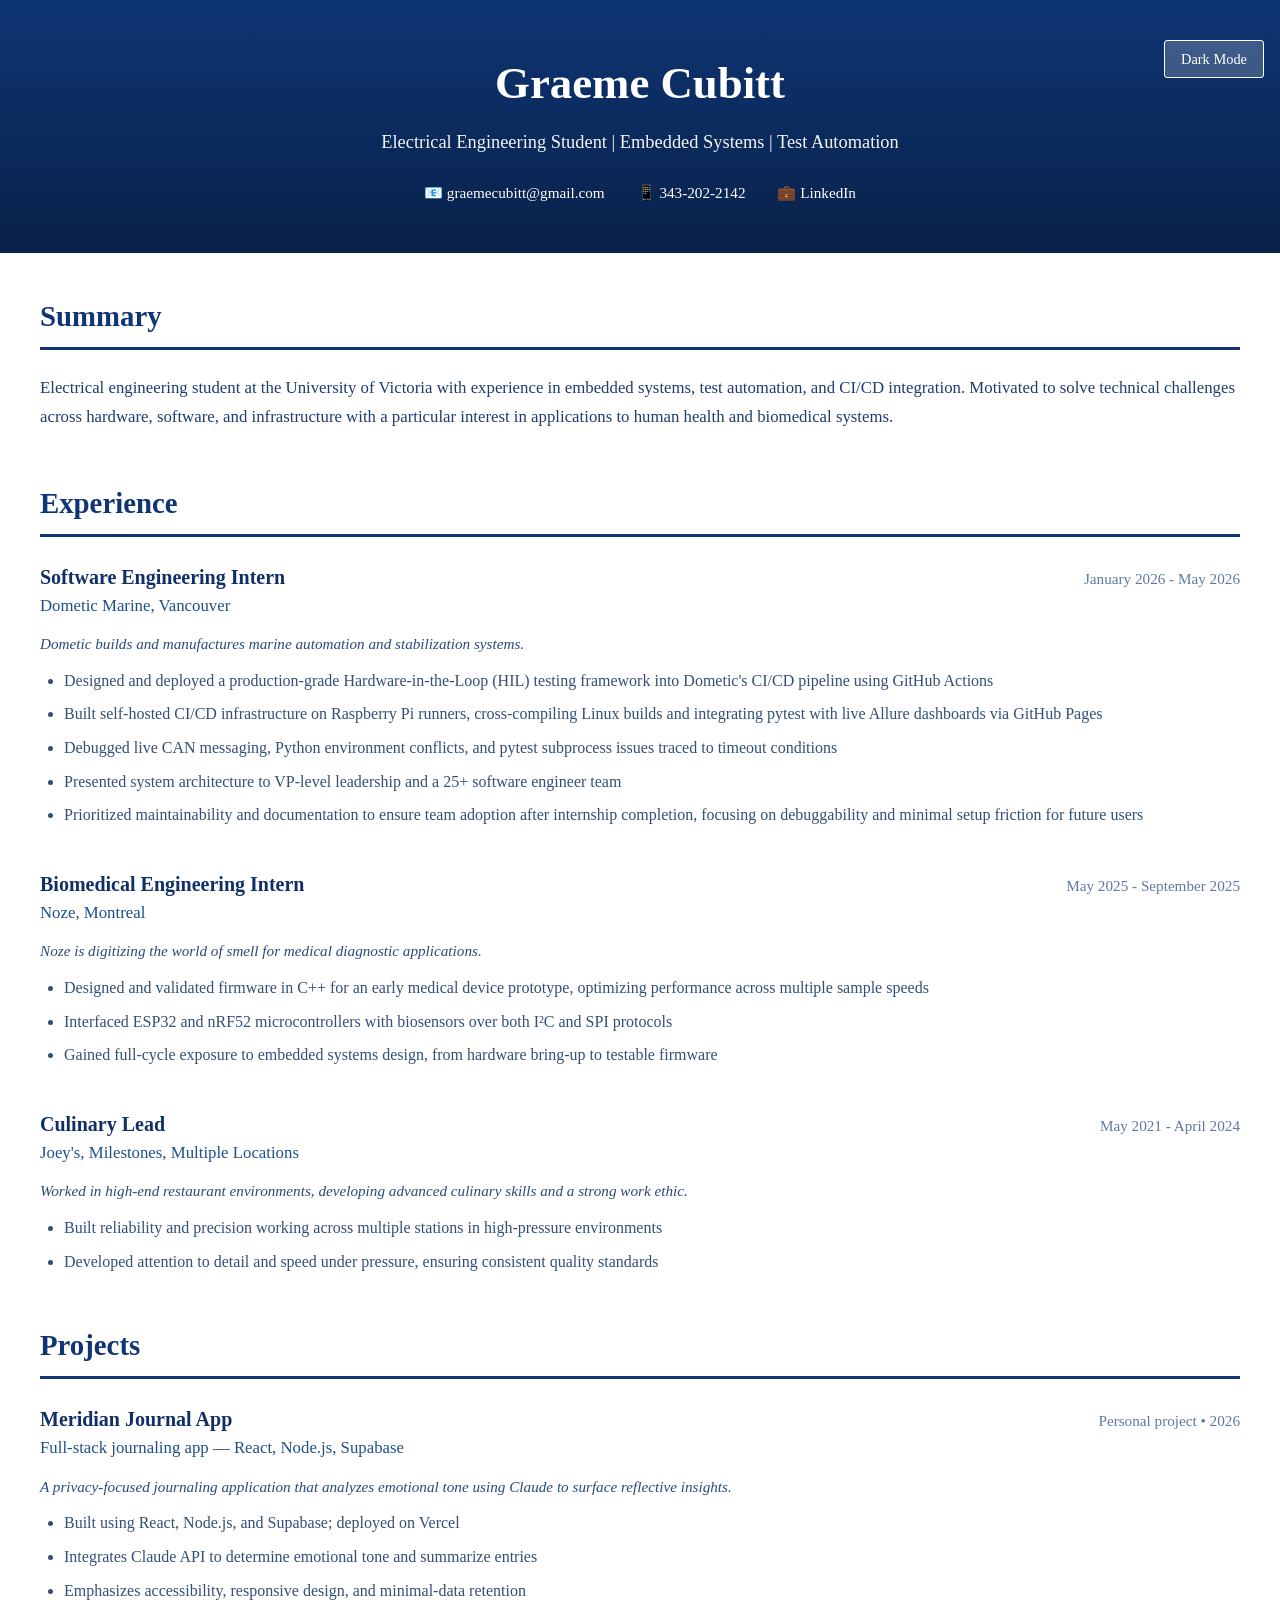
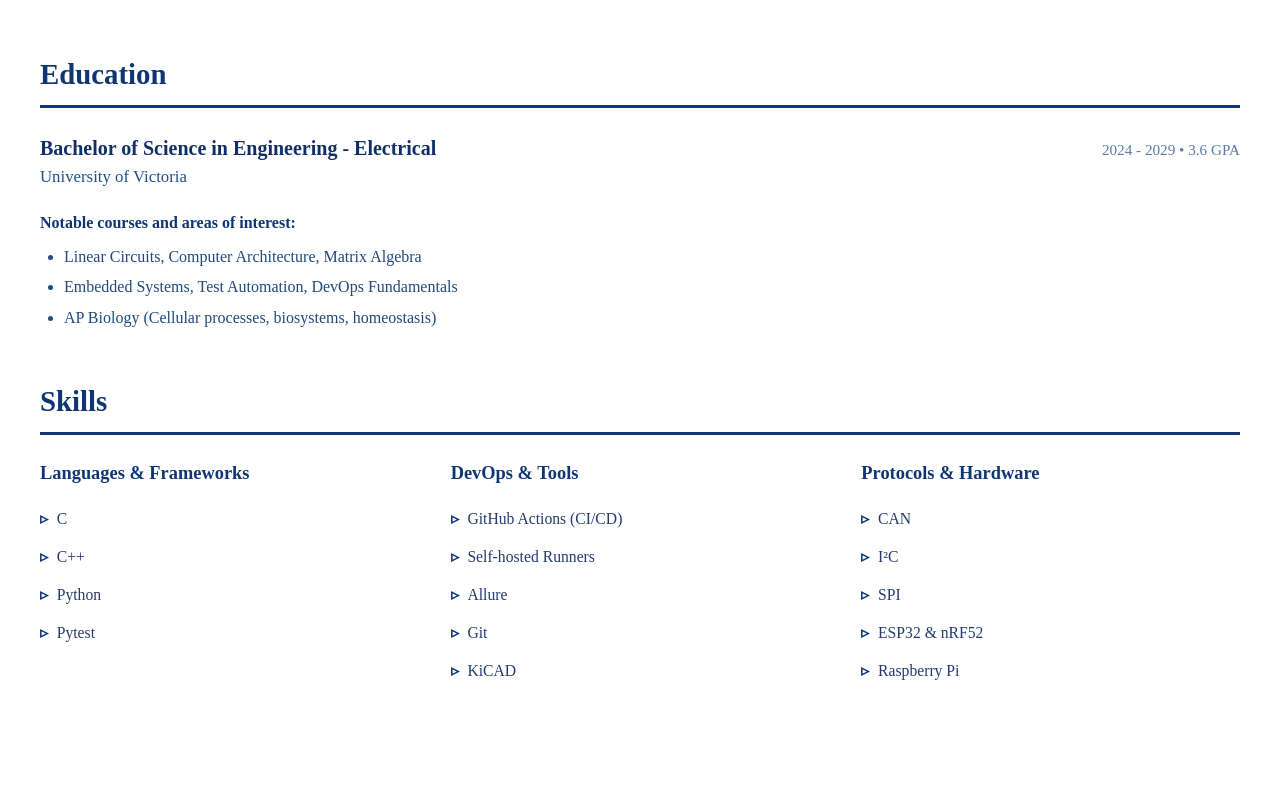
==== commit 2c7a10f8: "formatting and button layout changes" ====
--- a/index.html
+++ b/index.html
@@ -1,5 +1,6 @@
 <!DOCTYPE html>
 <html lang="en">
+
 <head>
     <meta charset="UTF-8">
     <meta name="viewport" content="width=device-width, initial-scale=1.0">
@@ -10,28 +11,33 @@
 <body>
     <div class="container">
         <header>
+            <button id="theme-toggle" class="theme-button"> Dark Mode</button>
+
             <h1>Graeme Cubitt</h1>
             <p class="tagline">Electrical Engineering Student | Embedded Systems | Test Automation</p>
-            
+
             <div class="contact-info">
                 <a href="mailto:graemecubitt@gmail.com">📧 graemecubitt@gmail.com</a>
                 <a href="tel:+13432022142">📱 343-202-2142</a>
                 <a href="https://linkedin.com/in/graemecubitt" target="_blank">💼 LinkedIn</a>
             </div>
-             <button id="theme-toggle" class="theme-button"> Dark Mode</button>
         </header>
 
         <div class="content">
+
             <section id="summary">
                 <h2>Summary</h2>
                 <p class="summary-text">
-                    Electrical engineering student at the University of Victoria with experience in embedded systems, test automation, and CI/CD integration. Motivated to solve technical challenges across hardware, software, and infrastructure with a particular interest in applications to human health and biomedical systems.
+                    Electrical engineering student at the University of Victoria with experience in embedded systems,
+                    test automation, and CI/CD integration. Motivated to solve technical challenges across hardware,
+                    software, and infrastructure with a particular interest in applications to human health and
+                    biomedical systems.
                 </p>
             </section>
 
             <section id="experience">
                 <h2>Experience</h2>
-                
+
                 <div class="experience-item">
                     <div class="item-header">
                         <div>
@@ -40,14 +46,20 @@
                         </div>
                         <div class="item-date">January 2026 - May 2026</div>
                     </div>
-                    <div class="company-description">Dometic builds and manufactures marine automation and stabilization systems.</div>
-                    <div class="item-description">
-                        <ul>
-                            <li>Designed and deployed a production-grade Hardware-in-the-Loop (HIL) testing framework into Dometic's CI/CD pipeline using GitHub Actions</li>
-                            <li>Built self-hosted CI/CD infrastructure on Raspberry Pi runners, cross-compiling Linux builds and integrating pytest with live Allure dashboards via GitHub Pages</li>
-                            <li>Debugged live CAN messaging, Python environment conflicts, and pytest subprocess issues traced to timeout conditions</li>
-                            <li>Presented system architecture to VP-level leadership and a 25+ software engineer team</li>
-                            <li>Prioritized maintainability and documentation to ensure team adoption after internship completion, focusing on debuggability and minimal setup friction for future users</li>
+                    <div class="company-description">Dometic builds and manufactures marine automation and stabilization
+                        systems.</div>
+                    <div class="item-description">
+                        <ul>
+                            <li>Designed and deployed a production-grade Hardware-in-the-Loop (HIL) testing framework
+                                into Dometic's CI/CD pipeline using GitHub Actions</li>
+                            <li>Built self-hosted CI/CD infrastructure on Raspberry Pi runners, cross-compiling Linux
+                                builds and integrating pytest with live Allure dashboards via GitHub Pages</li>
+                            <li>Debugged live CAN messaging, Python environment conflicts, and pytest subprocess issues
+                                traced to timeout conditions</li>
+                            <li>Presented system architecture to VP-level leadership and a 25+ software engineer team
+                            </li>
+                            <li>Prioritized maintainability and documentation to ensure team adoption after internship
+                                completion, focusing on debuggability and minimal setup friction for future users</li>
                         </ul>
                     </div>
                 </div>
@@ -60,12 +72,16 @@
                         </div>
                         <div class="item-date">May 2025 - September 2025</div>
                     </div>
-                    <div class="company-description">Noze is digitizing the world of smell for medical diagnostic applications.</div>
-                    <div class="item-description">
-                        <ul>
-                            <li>Designed and validated firmware in C++ for an early medical device prototype, optimizing performance across multiple sample speeds</li>
-                            <li>Interfaced ESP32 and nRF52 microcontrollers with biosensors over both I²C and SPI protocols</li>
-                            <li>Gained full-cycle exposure to embedded systems design, from hardware bring-up to testable firmware</li>
+                    <div class="company-description">Noze is digitizing the world of smell for medical diagnostic
+                        applications.</div>
+                    <div class="item-description">
+                        <ul>
+                            <li>Designed and validated firmware in C++ for an early medical device prototype, optimizing
+                                performance across multiple sample speeds</li>
+                            <li>Interfaced ESP32 and nRF52 microcontrollers with biosensors over both I²C and SPI
+                                protocols</li>
+                            <li>Gained full-cycle exposure to embedded systems design, from hardware bring-up to
+                                testable firmware</li>
                         </ul>
                     </div>
                 </div>
@@ -78,11 +94,14 @@
                         </div>
                         <div class="item-date">May 2021 - April 2024</div>
                     </div>
-                    <div class="company-description">Worked in high-end restaurant environments, developing advanced culinary skills and a strong work ethic.</div>
-                    <div class="item-description">
-                        <ul>
-                            <li>Built reliability and precision working across multiple stations in high-pressure environments</li>
-                            <li>Developed attention to detail and speed under pressure, ensuring consistent quality standards</li>
+                    <div class="company-description">Worked in high-end restaurant environments, developing advanced
+                        culinary skills and a strong work ethic.</div>
+                    <div class="item-description">
+                        <ul>
+                            <li>Built reliability and precision working across multiple stations in high-pressure
+                                environments</li>
+                            <li>Developed attention to detail and speed under pressure, ensuring consistent quality
+                                standards</li>
                         </ul>
                     </div>
                 </div>
@@ -90,16 +109,17 @@
 
             <section id="projects">
                 <h2>Projects</h2>
-                
+
                 <div class="project-item">
                     <div class="item-header">
                         <div>
                             <div class="item-title">Meridian Journal App</div>
                             <div class="item-subtitle">Full-stack journaling app — React, Node.js, Supabase</div>
                         </div>
-                        <div class="item-date">Personal project • 2024</div>
-                    </div>
-                    <div class="company-description">A privacy-focused journaling application that analyzes emotional tone using Claude to surface reflective insights.</div>
+                        <div class="item-date">Personal project • 2026</div>
+                    </div>
+                    <div class="company-description">A privacy-focused journaling application that analyzes emotional
+                        tone using Claude to surface reflective insights.</div>
                     <div class="item-description">
                         <ul>
                             <li>Built using React, Node.js, and Supabase; deployed on Vercel</li>
@@ -112,7 +132,7 @@
 
             <section id="education">
                 <h2>Education</h2>
-                
+
                 <div class="education-item">
                     <div class="item-header">
                         <div>
@@ -168,30 +188,31 @@
             </section>
         </div>
     </div>
-    
+
     <script>
-    const toggle = document.getElementById('theme-toggle');
-    const body = document.body;
-    
-    // Check if user previously chose dark mode
-    if (localStorage.getItem('theme') === 'dark') {
-        body.classList.add('dark-mode');
-        toggle.textContent = '☀️ Light Mode';
-    }
-    
-    // When button is clicked
-    toggle.addEventListener('click', function() {
-        body.classList.toggle('dark-mode');
-        
-        // Update button text
-        if (body.classList.contains('dark-mode')) {
+        const toggle = document.getElementById('theme-toggle');
+        const body = document.body;
+
+        // Check if user previously chose dark mode
+        if (localStorage.getItem('theme') === 'dark') {
+            body.classList.add('dark-mode');
             toggle.textContent = '☀️ Light Mode';
-            localStorage.setItem('theme', 'dark');
-        } else {
-            toggle.textContent = '🌙 Dark Mode';
-            localStorage.setItem('theme', 'light');
         }
-    });
-</script>
+
+        // When button is clicked
+        toggle.addEventListener('click', function () {
+            body.classList.toggle('dark-mode');
+
+            // Update button text
+            if (body.classList.contains('dark-mode')) {
+                toggle.textContent = '☀️ Light Mode';
+                localStorage.setItem('theme', 'dark');
+            } else {
+                toggle.textContent = '🌙 Dark Mode';
+                localStorage.setItem('theme', 'light');
+            }
+        });
+    </script>
 </body>
-</html>
+
+</html>
--- a/style.css
+++ b/style.css
@@ -21,7 +21,7 @@
 }
 
 header {
-    background: linear-gradient(135deg, #0f3574 0%, #082149 100%);
+    background: linear-gradient(180deg, #0f3574 0%, #082149 100%);
     color: white;
     padding: 3rem 2rem;
     text-align: center;
@@ -219,14 +219,20 @@
 }
 
 .theme-button {
+
+    position: absolute;
+    top: 1rem;
+    right: 1rem;
+    margin-top: 0;
+
     background: rgba(255, 255, 255, 0.2);
     color: white;
-    border: 1.2px solid white;
-    padding: 0.7rem 1.5rem;
-    font-size: 1rem;
+    border: 1.0px solid white;
+    padding: 0.6rem 1rem;
+    font-size: 0.9rem;
     font-family: 'Georgia', serif;
     cursor: pointer;
-    border-radius: 4px;
+    border-radius: 3px;
     transition: all 0.3s ease;
     margin-top: 1.5rem;
 }
@@ -252,6 +258,7 @@
 body.dark-mode header {
     background: linear-gradient(175deg, #142e69 0%, #0f172a 100%);
     border-bottom: 2px solid #1e293b;
+    position: relative;
 }
 
 /* 3. Section Headings */
@@ -263,8 +270,7 @@
 /* 4. Text color adjustments for readability */
 body.dark-mode .summary-text,
 body.dark-mode .item-description,
-body.dark-mode .item-description
-body.dark-mode .education-details li {
+body.dark-mode .item-description body.dark-mode .education-details li {
     color: #cbd5e1;
 }
 
@@ -322,9 +328,32 @@
         background: #294b89;
         print-color-adjust: exact;
         -webkit-print-color-adjust: exact;
+        display: flex;
+        flex-direction: column;
+        align-items: center;
+        text-align: center;
+    }
+
+    .theme-button {
+        position: static;
+        margin: 0 auto 1.5rem auto;
+        display: block;
     }
 
     section {
         page-break-inside: avoid;
     }
+}
+
+/* Photos */
+.profile-pic {
+    width: 150px;
+    /* Forces the width to exactly 150 pixels */
+    height: 150px;
+    /* Forces the height to match */
+    object-fit: cover;
+    /* Prevents the image from stretching or squeezing */
+    border-radius: 50%;
+    /* Turns a perfect square image into a circle! */
+    border: 3px solid #0f3574;
 }
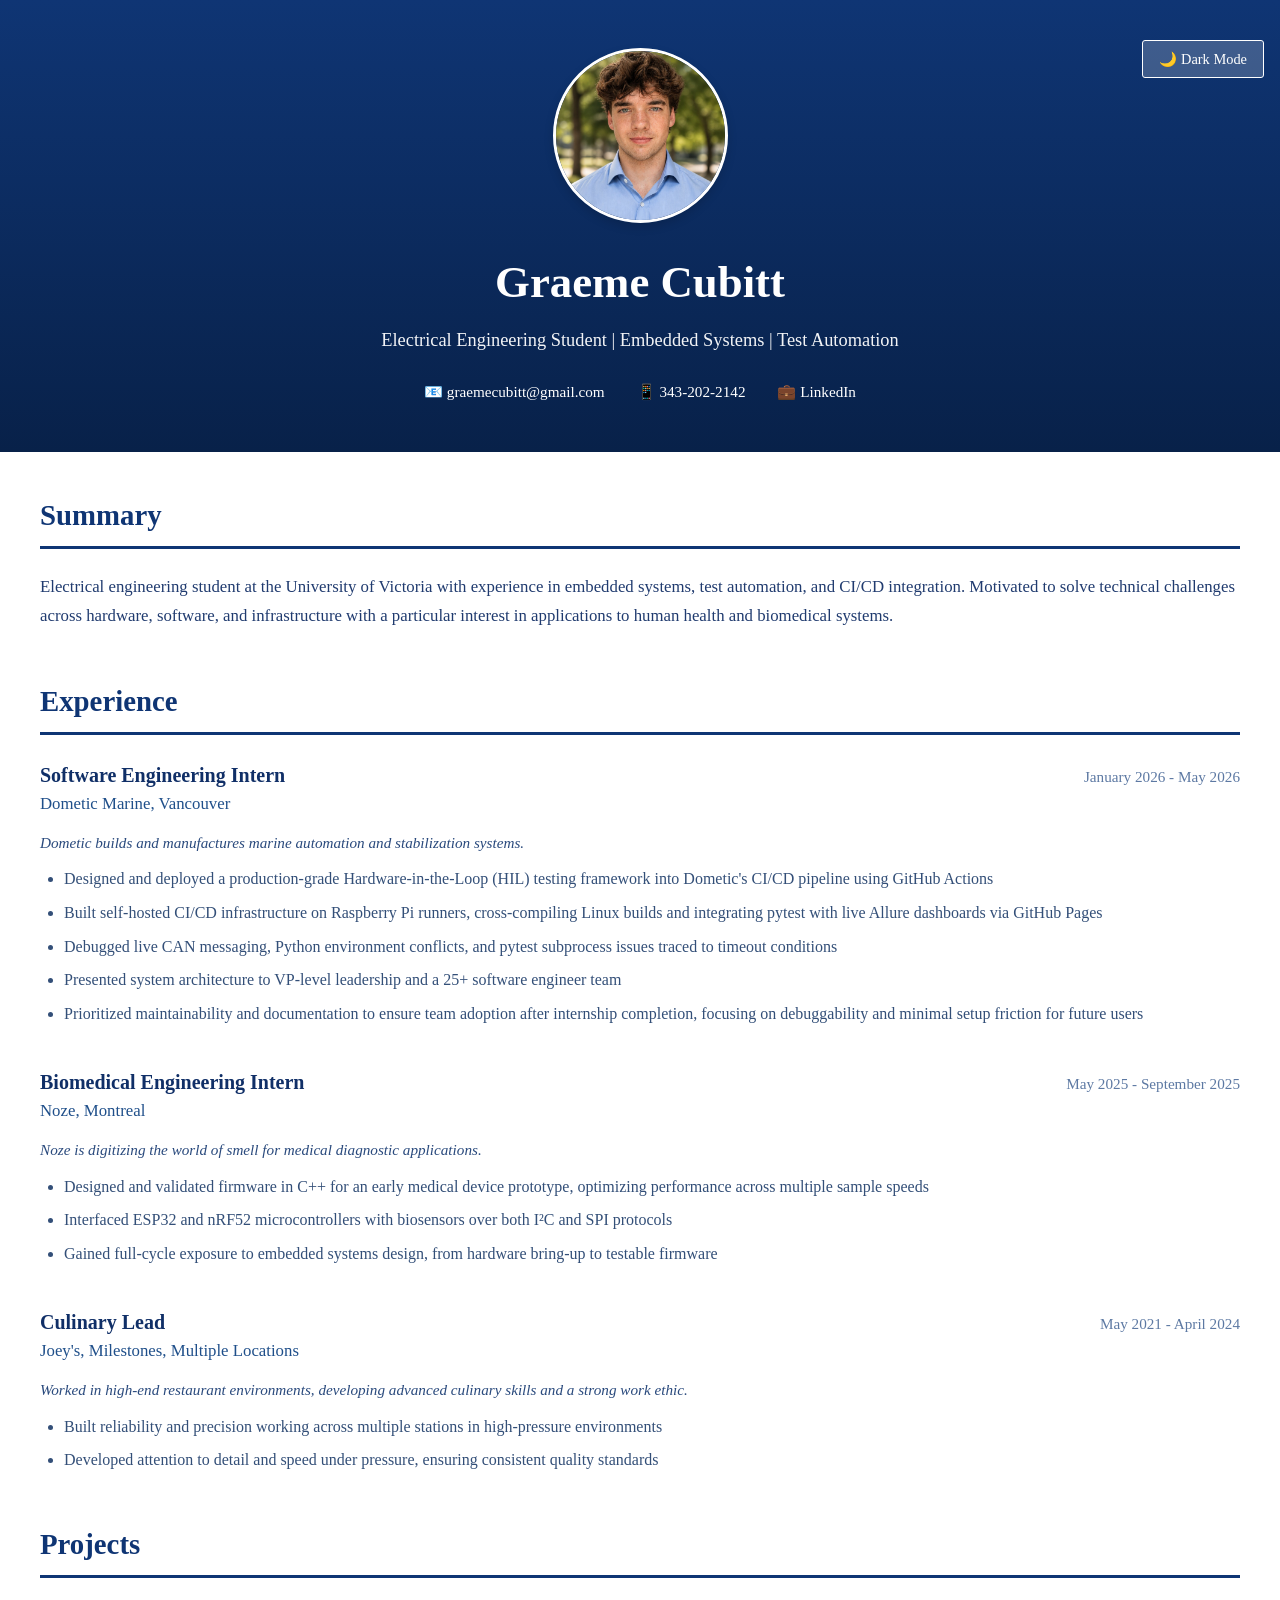
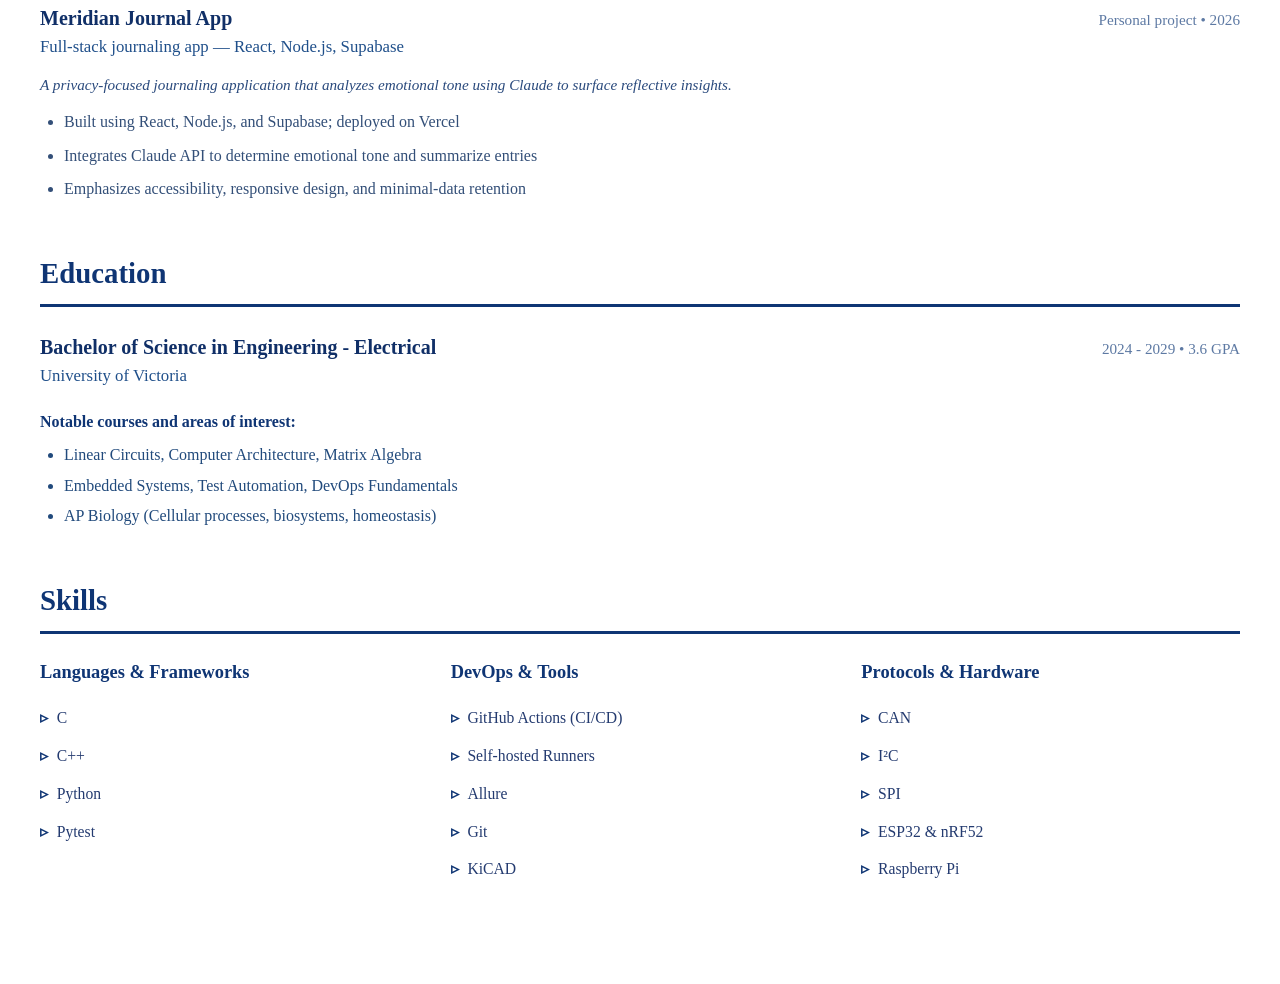
==== commit 5e30f905: "mobile support troubleshooting" ====
--- a/index.html
+++ b/index.html
@@ -11,8 +11,8 @@
 <body>
     <div class="container">
         <header>
-            <button id="theme-toggle" class="theme-button"> Dark Mode</button>
-
+            <button id="theme-toggle" class="theme-button">🌙 Dark Mode</button>
+            <img src="images/profile_photo.jpg" alt="Graeme Cubitt Portrait" class="profile-photo">
             <h1>Graeme Cubitt</h1>
             <p class="tagline">Electrical Engineering Student | Embedded Systems | Test Automation</p>
 
--- a/style.css
+++ b/style.css
@@ -335,9 +335,16 @@
     }
 
     .theme-button {
-        position: static;
-        margin: 0 auto 1.5rem auto;
+        position: static;       
         display: block;
+        margin: 0 auto 2rem auto;
+        width: fit-content;
+        font-size: 0.9rem;
+        padding: 0.5rem 1.2rem;
+    }
+    
+    .profile-photo {
+        margin-top: 1rem;
     }
 
     section {
@@ -346,14 +353,19 @@
 }
 
 /* Photos */
-.profile-pic {
-    width: 150px;
-    /* Forces the width to exactly 150 pixels */
-    height: 150px;
-    /* Forces the height to match */
+.profile-photo {
+    width: 175px;
+    height: 175px;
+    border-radius: 50%;
     object-fit: cover;
-    /* Prevents the image from stretching or squeezing */
-    border-radius: 50%;
-    /* Turns a perfect square image into a circle! */
-    border: 3px solid #0f3574;
+    border: 3px solid #ffffff;
+    margin-bottom: 1rem;
+    box-shadow: 0 4px 10px rgba(0, 0, 0, 0.15);
+    transition: transform 0.3s ease, border-color 0.3s ease;
+}
+
+/* Fun interactive hover state */
+.profile-photo:hover {
+    transform: scale(1.05);
+    border-color: #ffffff;
 }
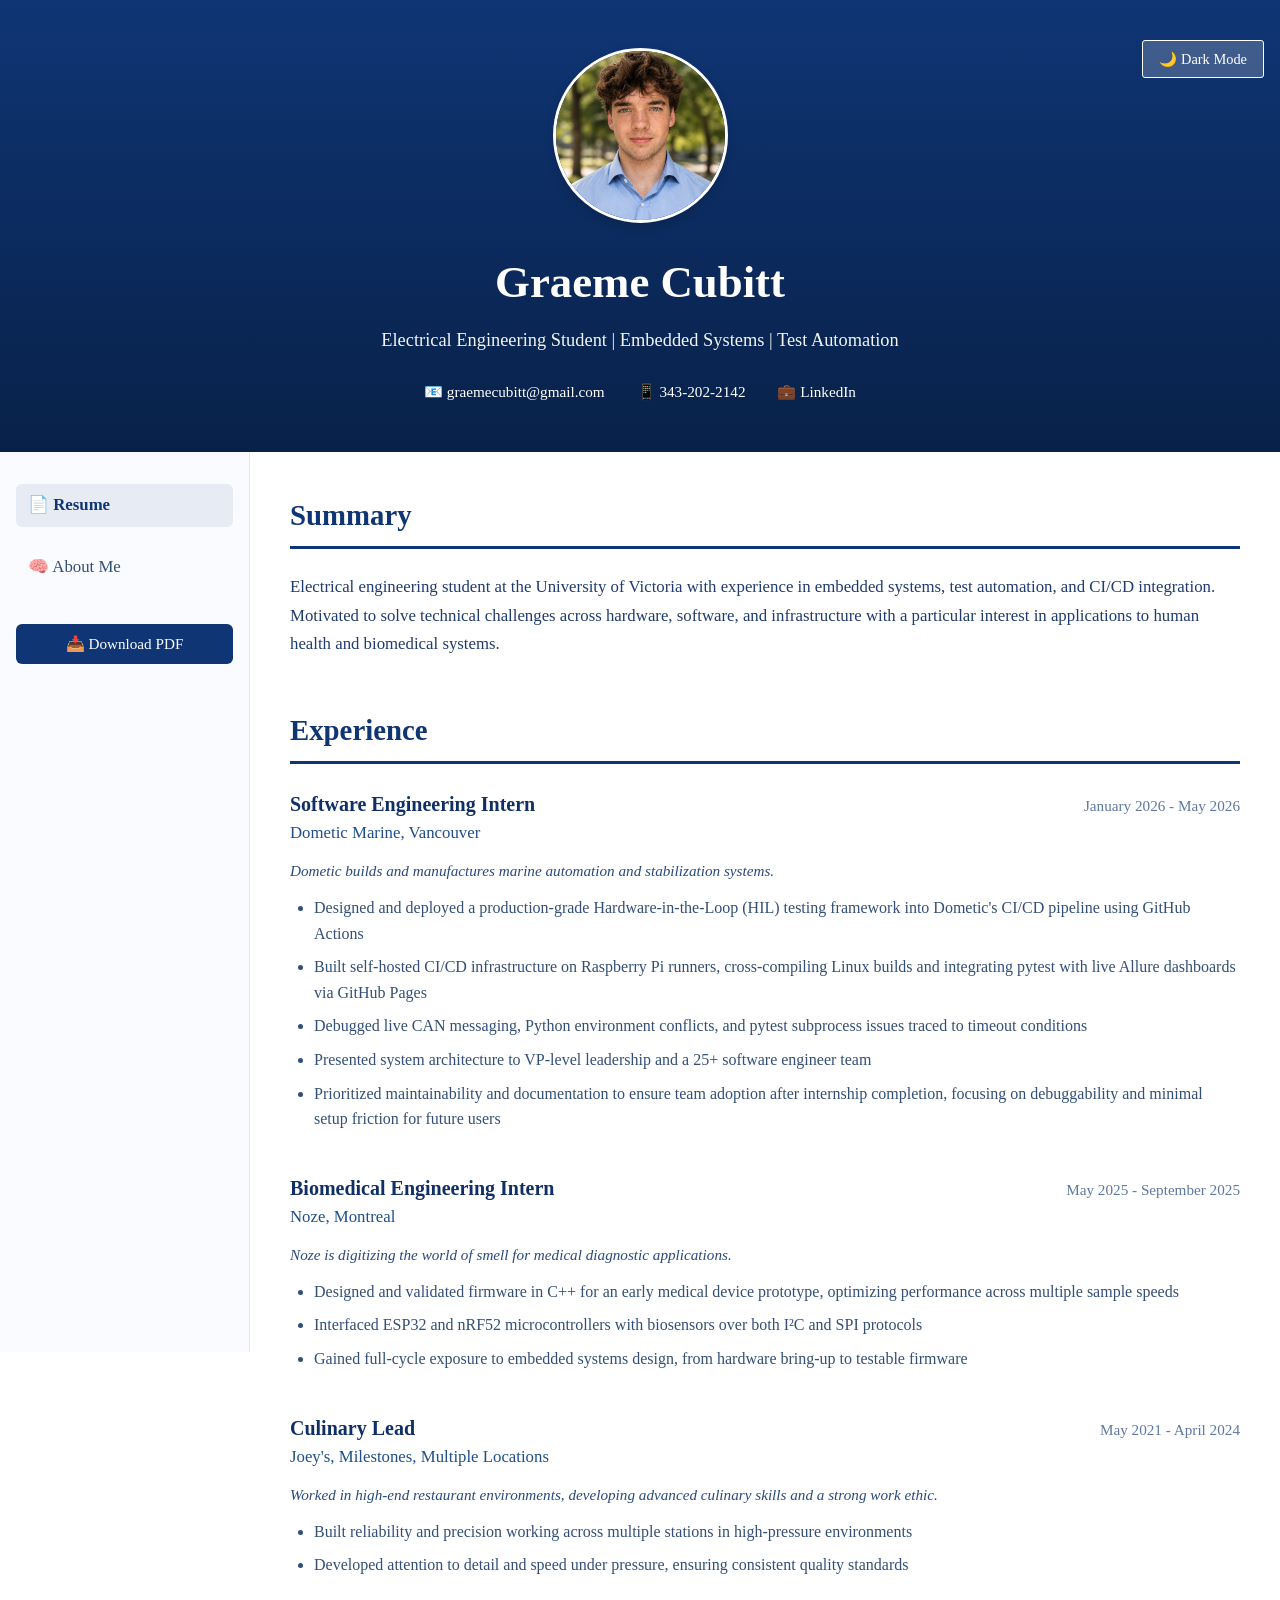
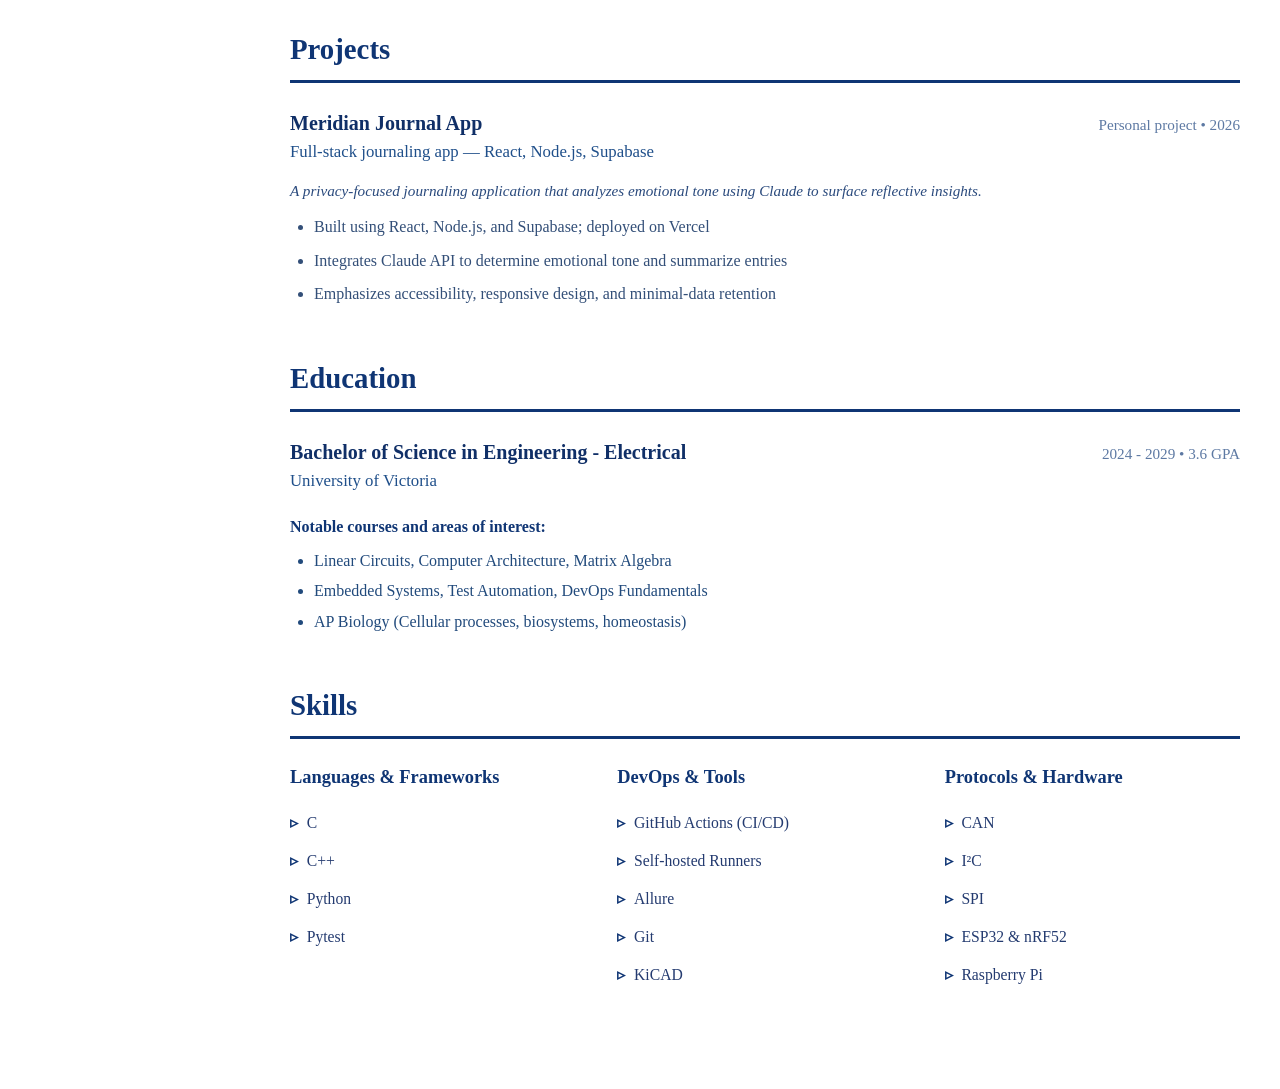
==== commit 63878f2a: "added new aboutme page, and integrated new navigation ribbon" ====
--- a/index.html
+++ b/index.html
@@ -23,169 +23,187 @@
             </div>
         </header>
 
-        <div class="content">
-
-            <section id="summary">
-                <h2>Summary</h2>
-                <p class="summary-text">
-                    Electrical engineering student at the University of Victoria with experience in embedded systems,
-                    test automation, and CI/CD integration. Motivated to solve technical challenges across hardware,
-                    software, and infrastructure with a particular interest in applications to human health and
-                    biomedical systems.
-                </p>
-            </section>
-
-            <section id="experience">
-                <h2>Experience</h2>
-
-                <div class="experience-item">
-                    <div class="item-header">
-                        <div>
-                            <div class="item-title">Software Engineering Intern</div>
-                            <div class="item-subtitle">Dometic Marine, Vancouver</div>
-                        </div>
-                        <div class="item-date">January 2026 - May 2026</div>
-                    </div>
-                    <div class="company-description">Dometic builds and manufactures marine automation and stabilization
-                        systems.</div>
-                    <div class="item-description">
-                        <ul>
-                            <li>Designed and deployed a production-grade Hardware-in-the-Loop (HIL) testing framework
-                                into Dometic's CI/CD pipeline using GitHub Actions</li>
-                            <li>Built self-hosted CI/CD infrastructure on Raspberry Pi runners, cross-compiling Linux
-                                builds and integrating pytest with live Allure dashboards via GitHub Pages</li>
-                            <li>Debugged live CAN messaging, Python environment conflicts, and pytest subprocess issues
-                                traced to timeout conditions</li>
-                            <li>Presented system architecture to VP-level leadership and a 25+ software engineer team
-                            </li>
-                            <li>Prioritized maintainability and documentation to ensure team adoption after internship
-                                completion, focusing on debuggability and minimal setup friction for future users</li>
-                        </ul>
-                    </div>
-                </div>
-
-                <div class="experience-item">
-                    <div class="item-header">
-                        <div>
-                            <div class="item-title">Biomedical Engineering Intern</div>
-                            <div class="item-subtitle">Noze, Montreal</div>
-                        </div>
-                        <div class="item-date">May 2025 - September 2025</div>
-                    </div>
-                    <div class="company-description">Noze is digitizing the world of smell for medical diagnostic
-                        applications.</div>
-                    <div class="item-description">
-                        <ul>
-                            <li>Designed and validated firmware in C++ for an early medical device prototype, optimizing
-                                performance across multiple sample speeds</li>
-                            <li>Interfaced ESP32 and nRF52 microcontrollers with biosensors over both I²C and SPI
-                                protocols</li>
-                            <li>Gained full-cycle exposure to embedded systems design, from hardware bring-up to
-                                testable firmware</li>
-                        </ul>
-                    </div>
-                </div>
-
-                <div class="experience-item">
-                    <div class="item-header">
-                        <div>
-                            <div class="item-title">Culinary Lead</div>
-                            <div class="item-subtitle">Joey's, Milestones, Multiple Locations</div>
-                        </div>
-                        <div class="item-date">May 2021 - April 2024</div>
-                    </div>
-                    <div class="company-description">Worked in high-end restaurant environments, developing advanced
-                        culinary skills and a strong work ethic.</div>
-                    <div class="item-description">
-                        <ul>
-                            <li>Built reliability and precision working across multiple stations in high-pressure
-                                environments</li>
-                            <li>Developed attention to detail and speed under pressure, ensuring consistent quality
-                                standards</li>
-                        </ul>
-                    </div>
-                </div>
-            </section>
-
-            <section id="projects">
-                <h2>Projects</h2>
-
-                <div class="project-item">
-                    <div class="item-header">
-                        <div>
-                            <div class="item-title">Meridian Journal App</div>
-                            <div class="item-subtitle">Full-stack journaling app — React, Node.js, Supabase</div>
-                        </div>
-                        <div class="item-date">Personal project • 2026</div>
-                    </div>
-                    <div class="company-description">A privacy-focused journaling application that analyzes emotional
-                        tone using Claude to surface reflective insights.</div>
-                    <div class="item-description">
-                        <ul>
-                            <li>Built using React, Node.js, and Supabase; deployed on Vercel</li>
-                            <li>Integrates Claude API to determine emotional tone and summarize entries</li>
-                            <li>Emphasizes accessibility, responsive design, and minimal-data retention</li>
-                        </ul>
-                    </div>
-                </div>
-            </section>
-
-            <section id="education">
-                <h2>Education</h2>
-
-                <div class="education-item">
-                    <div class="item-header">
-                        <div>
-                            <div class="item-title">Bachelor of Science in Engineering - Electrical</div>
-                            <div class="item-subtitle">University of Victoria</div>
-                        </div>
-                        <div class="item-date">2024 - 2029 • 3.6 GPA</div>
-                    </div>
-                    <div class="education-details">
-                        <strong>Notable courses and areas of interest:</strong>
-                        <ul>
-                            <li>Linear Circuits, Computer Architecture, Matrix Algebra</li>
-                            <li>Embedded Systems, Test Automation, DevOps Fundamentals</li>
-                            <li>AP Biology (Cellular processes, biosystems, homeostasis)</li>
-                        </ul>
-                    </div>
-                </div>
-            </section>
-
-            <section id="skills">
-                <h2>Skills</h2>
-                <div class="skills-grid">
-                    <div class="skill-category">
-                        <h3>Languages & Frameworks</h3>
-                        <ul>
-                            <li>C</li>
-                            <li>C++</li>
-                            <li>Python</li>
-                            <li>Pytest</li>
-                        </ul>
-                    </div>
-                    <div class="skill-category">
-                        <h3>DevOps & Tools</h3>
-                        <ul>
-                            <li>GitHub Actions (CI/CD)</li>
-                            <li>Self-hosted Runners</li>
-                            <li>Allure</li>
-                            <li>Git</li>
-                            <li>KiCAD</li>
-                        </ul>
-                    </div>
-                    <div class="skill-category">
-                        <h3>Protocols & Hardware</h3>
-                        <ul>
-                            <li>CAN</li>
-                            <li>I²C</li>
-                            <li>SPI</li>
-                            <li>ESP32 & nRF52</li>
-                            <li>Raspberry Pi</li>
-                        </ul>
-                    </div>
-                </div>
-            </section>
+        <div class="main-layout">
+            <aside class="nav-ribbon">
+                <nav class="ribbon-links">
+                    <a href="index.html" class="active">📄 Resume</a>
+                    <a href="about.html">🧠 About Me</a>
+                    <a href="documents/Resume_Graeme_Cubitt.pdf" download="Graeme_Cubitt_Resume.pdf" class="download-btn">📥 Download PDF</a>
+                </nav>
+            </aside>
+
+            <main class="content">
+                <section id="summary">
+                    <h2>Summary</h2>
+                    <p class="summary-text">
+                        Electrical engineering student at the University of Victoria with experience in embedded
+                        systems,
+                        test automation, and CI/CD integration. Motivated to solve technical challenges across hardware,
+                        software, and infrastructure with a particular interest in applications to human health and
+                        biomedical systems.
+                    </p>
+                </section>
+
+                <section id="experience">
+                    <h2>Experience</h2>
+
+                    <div class="experience-item">
+                        <div class="item-header">
+                            <div>
+                                <div class="item-title">Software Engineering Intern</div>
+                                <div class="item-subtitle">Dometic Marine, Vancouver</div>
+                            </div>
+                            <div class="item-date">January 2026 - May 2026</div>
+                        </div>
+                        <div class="company-description">Dometic builds and manufactures marine automation and
+                            stabilization
+                            systems.</div>
+                        <div class="item-description">
+                            <ul>
+                                <li>Designed and deployed a production-grade Hardware-in-the-Loop (HIL) testing
+                                    framework
+                                    into Dometic's CI/CD pipeline using GitHub Actions</li>
+                                <li>Built self-hosted CI/CD infrastructure on Raspberry Pi runners, cross-compiling
+                                    Linux
+                                    builds and integrating pytest with live Allure dashboards via GitHub Pages</li>
+                                <li>Debugged live CAN messaging, Python environment conflicts, and pytest subprocess
+                                    issues
+                                    traced to timeout conditions</li>
+                                <li>Presented system architecture to VP-level leadership and a 25+ software engineer
+                                    team
+                                </li>
+                                <li>Prioritized maintainability and documentation to ensure team adoption after
+                                    internship
+                                    completion, focusing on debuggability and minimal setup friction for future users
+                                </li>
+                            </ul>
+                        </div>
+                    </div>
+
+                    <div class="experience-item">
+                        <div class="item-header">
+                            <div>
+                                <div class="item-title">Biomedical Engineering Intern</div>
+                                <div class="item-subtitle">Noze, Montreal</div>
+                            </div>
+                            <div class="item-date">May 2025 - September 2025</div>
+                        </div>
+                        <div class="company-description">Noze is digitizing the world of smell for medical diagnostic
+                            applications.</div>
+                        <div class="item-description">
+                            <ul>
+                                <li>Designed and validated firmware in C++ for an early medical device prototype,
+                                    optimizing
+                                    performance across multiple sample speeds</li>
+                                <li>Interfaced ESP32 and nRF52 microcontrollers with biosensors over both I²C and SPI
+                                    protocols</li>
+                                <li>Gained full-cycle exposure to embedded systems design, from hardware bring-up to
+                                    testable firmware</li>
+                            </ul>
+                        </div>
+                    </div>
+
+                    <div class="experience-item">
+                        <div class="item-header">
+                            <div>
+                                <div class="item-title">Culinary Lead</div>
+                                <div class="item-subtitle">Joey's, Milestones, Multiple Locations</div>
+                            </div>
+                            <div class="item-date">May 2021 - April 2024</div>
+                        </div>
+                        <div class="company-description">Worked in high-end restaurant environments, developing advanced
+                            culinary skills and a strong work ethic.</div>
+                        <div class="item-description">
+                            <ul>
+                                <li>Built reliability and precision working across multiple stations in high-pressure
+                                    environments</li>
+                                <li>Developed attention to detail and speed under pressure, ensuring consistent quality
+                                    standards</li>
+                            </ul>
+                        </div>
+                    </div>
+                </section>
+
+                <section id="projects">
+                    <h2>Projects</h2>
+
+                    <div class="project-item">
+                        <div class="item-header">
+                            <div>
+                                <div class="item-title">Meridian Journal App</div>
+                                <div class="item-subtitle">Full-stack journaling app — React, Node.js, Supabase</div>
+                            </div>
+                            <div class="item-date">Personal project • 2026</div>
+                        </div>
+                        <div class="company-description">A privacy-focused journaling application that analyzes
+                            emotional
+                            tone using Claude to surface reflective insights.</div>
+                        <div class="item-description">
+                            <ul>
+                                <li>Built using React, Node.js, and Supabase; deployed on Vercel</li>
+                                <li>Integrates Claude API to determine emotional tone and summarize entries</li>
+                                <li>Emphasizes accessibility, responsive design, and minimal-data retention</li>
+                            </ul>
+                        </div>
+                    </div>
+                </section>
+                
+                <section id="education">
+                    <h2>Education</h2>
+
+                    <div class="education-item">
+                        <div class="item-header">
+                            <div>
+                                <div class="item-title">Bachelor of Science in Engineering - Electrical</div>
+                                <div class="item-subtitle">University of Victoria</div>
+                            </div>
+                            <div class="item-date">2024 - 2029 • 3.6 GPA</div>
+                        </div>
+                        <div class="education-details">
+                            <strong>Notable courses and areas of interest:</strong>
+                            <ul>
+                                <li>Linear Circuits, Computer Architecture, Matrix Algebra</li>
+                                <li>Embedded Systems, Test Automation, DevOps Fundamentals</li>
+                                <li>AP Biology (Cellular processes, biosystems, homeostasis)</li>
+                            </ul>
+                        </div>
+                    </div>
+                </section>
+                <section id="skills">
+                    <h2>Skills</h2>
+                    <div class="skills-grid">
+                        <div class="skill-category">
+                            <h3>Languages & Frameworks</h3>
+                            <ul>
+                                <li>C</li>
+                                <li>C++</li>
+                                <li>Python</li>
+                                <li>Pytest</li>
+                            </ul>
+                        </div>
+                        <div class="skill-category">
+                            <h3>DevOps & Tools</h3>
+                            <ul>
+                                <li>GitHub Actions (CI/CD)</li>
+                                <li>Self-hosted Runners</li>
+                                <li>Allure</li>
+                                <li>Git</li>
+                                <li>KiCAD</li>
+                            </ul>
+                        </div>
+                        <div class="skill-category">
+                            <h3>Protocols & Hardware</h3>
+                            <ul>
+                                <li>CAN</li>
+                                <li>I²C</li>
+                                <li>SPI</li>
+                                <li>ESP32 & nRF52</li>
+                                <li>Raspberry Pi</li>
+                            </ul>
+                        </div>
+                    </div>
+                </section>
+            </main>
         </div>
     </div>
 
--- a/style.css
+++ b/style.css
@@ -15,9 +15,14 @@
 .container {
     width: 100%;
     min-height: 100vh;
-    margin: 0;
     background: #ffffff;
-    box-shadow: none;
+    margin: 0 auto;
+    box-shadow: 0 4px 15px rgba(0, 0, 0, 0.1);
+}
+
+.main-layout {
+    display: grid;
+    grid-template-columns: 250px 1fr;
 }
 
 header {
@@ -183,39 +188,6 @@
 
 .education-details li {
     margin-bottom: 0.3rem;
-}
-
-/* Mobile Responsive */
-@media (max-width: 768px) {
-    h1 {
-        font-size: 2.2rem;
-    }
-
-    .tagline {
-        font-size: 1rem;
-    }
-
-    .contact-info {
-        flex-direction: column;
-        gap: 0.5rem;
-    }
-
-    .content {
-        padding: 1.5rem;
-    }
-
-    .item-header {
-        flex-direction: column;
-        align-items: flex-start;
-    }
-
-    .item-date {
-        margin-top: 0.2rem;
-    }
-
-    .skills-grid {
-        grid-template-columns: 1fr;
-    }
 }
 
 .theme-button {
@@ -246,12 +218,12 @@
 /* Dark mode styles */
 /* 1. Base page and text container defaults */
 body.dark-mode {
-    background: #15254b;
+    background: #0f1a34;
     color: #e2e8f0;
 }
 
 body.dark-mode .container {
-    background: #15213d;
+    background: #080e1b;
 }
 
 /* 2. Header / Hero section */
@@ -309,48 +281,92 @@
     color: #60a5fa;
 }
 
-/* 7. Contact Info Links */
+
+/* Navigation Ribbon */
+.nav-ribbon {
+    position: sticky;
+    top: 0rem;
+    height: 100vh;
+    padding: 2rem 1rem;
+    background: #f9fbff;
+    border-right: 1px solid #e2e8f0;
+}
+
+.ribbon-links {
+    display: flex;
+    flex-direction: column;
+    gap: 1.2rem;
+}
+
+.ribbon-links a {
+    color: #334f78;
+    text-decoration: none;
+    font-family: 'Georgia', serif;
+    font-size: 1.05rem;
+    padding: 0.5rem 0.75rem;
+    border-radius: 6px;
+    transition: all 0.2s ease;
+}
+
+body.dark-mode .nav-ribbon {
+    background-color: #0b1528;
+    /* Deep dark navy blue */
+
+    /* This creates the thin vertical white strip separating the ribbon and content columns */
+    border-right: 1.5px solid rgba(255, 255, 255, 0.85);
+}
+
+/* 2. Style the navigation links inside the dark navy ribbon */
+body.dark-mode .ribbon-links a {
+    color: #cbd5e1;
+    /* Soft white/gray text for readability */
+}
+
+/* 3. Highlight states when hovering or when a page is active */
+body.dark-mode .ribbon-links a:hover,
+body.dark-mode .ribbon-links a.active {
+    background: rgba(255, 255, 255, 0.1);
+    /* Subtle white glow background */
+    color: #ffffff;
+    /* Pure white text */
+}
+
+body.dark-mode .ribbon-links a.download-btn {
+    background: #ebebeb;
+    color: #0b1528;
+}
+
+body.dark-mode .ribbon-links a.download-btn:hover {
+    background: #e2e8f0;
+    color: #0b1528;
+}
+
+/* Hover and Active Visual feedback */
+.ribbon-links a:hover,
+.ribbon-links a.active {
+    background: rgba(15, 53, 116, 0.08);
+    color: #0f3574;
+    font-weight: 600;
+}
+
+/* Make the download button look like a distinct CTA chip */
+.ribbon-links a.download-btn {
+    margin-top: 1rem;
+    background: #0f3574;
+    color: white;
+    text-align: center;
+    font-size: 0.95rem;
+}
+
+.ribbon-links a.download-btn:hover {
+    background: #1e3a8a;
+}
+
+/* Contact Info Links */
 body.dark-mode .contact-info a {
     color: white;
 }
 
-@media print {
-    body {
-        background: white;
-    }
-
-    .container {
-        box-shadow: none;
-        max-width: 100%;
-    }
-
-    header {
-        background: #294b89;
-        print-color-adjust: exact;
-        -webkit-print-color-adjust: exact;
-        display: flex;
-        flex-direction: column;
-        align-items: center;
-        text-align: center;
-    }
-
-    .theme-button {
-        position: static;       
-        display: block;
-        margin: 0 auto 2rem auto;
-        width: fit-content;
-        font-size: 0.9rem;
-        padding: 0.5rem 1.2rem;
-    }
-    
-    .profile-photo {
-        margin-top: 1rem;
-    }
-
-    section {
-        page-break-inside: avoid;
-    }
-}
 
 /* Photos */
 .profile-photo {
@@ -362,10 +378,124 @@
     margin-bottom: 1rem;
     box-shadow: 0 4px 10px rgba(0, 0, 0, 0.15);
     transition: transform 0.3s ease, border-color 0.3s ease;
+    transition: transform 0.3s ease-out, border-color 0.3s ease-out;
 }
 
 /* Fun interactive hover state */
-.profile-photo:hover {
-    transform: scale(1.05);
+.about-side-photo:hover {
+    transform: scale(1.10);
     border-color: #ffffff;
+    transition: transform 0.3s ease, border-color 0.3s ease;
+}
+
+/* Horizontal alignment container for desktop view */
+.about-split-container {
+    display: flex;
+    align-items: flex-start;
+    gap: 100px;
+    margin-top: 2rem;
+}
+
+.about-image-wrapper {
+    flex-shrink: 0;
+}
+
+.about-side-photo {
+    width: 250px;
+    height: auto;
+    border-radius: 8px;
+    box-shadow: 0 4px 12px rgba(0, 0, 0, 0.08);
+    transition: transform 0.3s ease-out, border-color 0.3s ease-out;
+}
+
+.about-text-wrapper {
+    display: flex;
+    flex-direction: column;
+    gap: 1.2rem;
+}
+
+
+
+/* Mobile Responsive */
+@media screen and (max-width: 768px) {
+    .main-layout {
+        display: block;
+    }
+
+    .nav-ribbon {
+        position: static;
+        height: auto;
+        width: 100%;
+        padding: 1.5rem 1rem;
+        border-right: none;
+        border-bottom: 1.5px solid #e2e8f0;
+    }
+    .ribbon-links {
+        flex-direction: row;
+        justify-content: center;
+        flex-wrap: wrap;
+        gap: 1rem;
+    }
+
+    .ribbon-links a{
+        padding: 0.4rem 0.8rem;
+        font-size: 0.95rem;
+    }
+
+    .ribbon-links a.download-btn {
+        margin-top: 0;
+    }
+
+    .theme-button {
+        position: static;
+        display: block;
+        margin: 1rem auto 1.5rem auto;
+        width: fit-content;
+        padding: 0.6rem 1.5rem;
+        font-size: 0.95rem;
+        z-index: 10;
+    }
+
+}
+
+@media print {
+    body {
+        background: white;
+    }
+
+    .container {
+        box-shadow: none;
+        max-width: 100%;
+    }
+
+    .main-layout {
+        display: block;
+    }
+
+    header {
+        background: #294b89;
+        print-color-adjust: exact;
+        -webkit-print-color-adjust: exact;
+        display: flex;
+        flex-direction: column;
+        align-items: center;
+        text-align: center;
+    }
+
+    .theme-button {
+        position: static;
+        display: block;
+        margin: 0 auto 6rem auto;
+        width: fit-content;
+        font-size: 0.9rem;
+        padding: 0.5rem 1.2rem;
+    }
+
+    .profile-photo {
+        margin-top: 1rem;
+    }
+
+    section {
+        page-break-inside: avoid;
+    }
 }
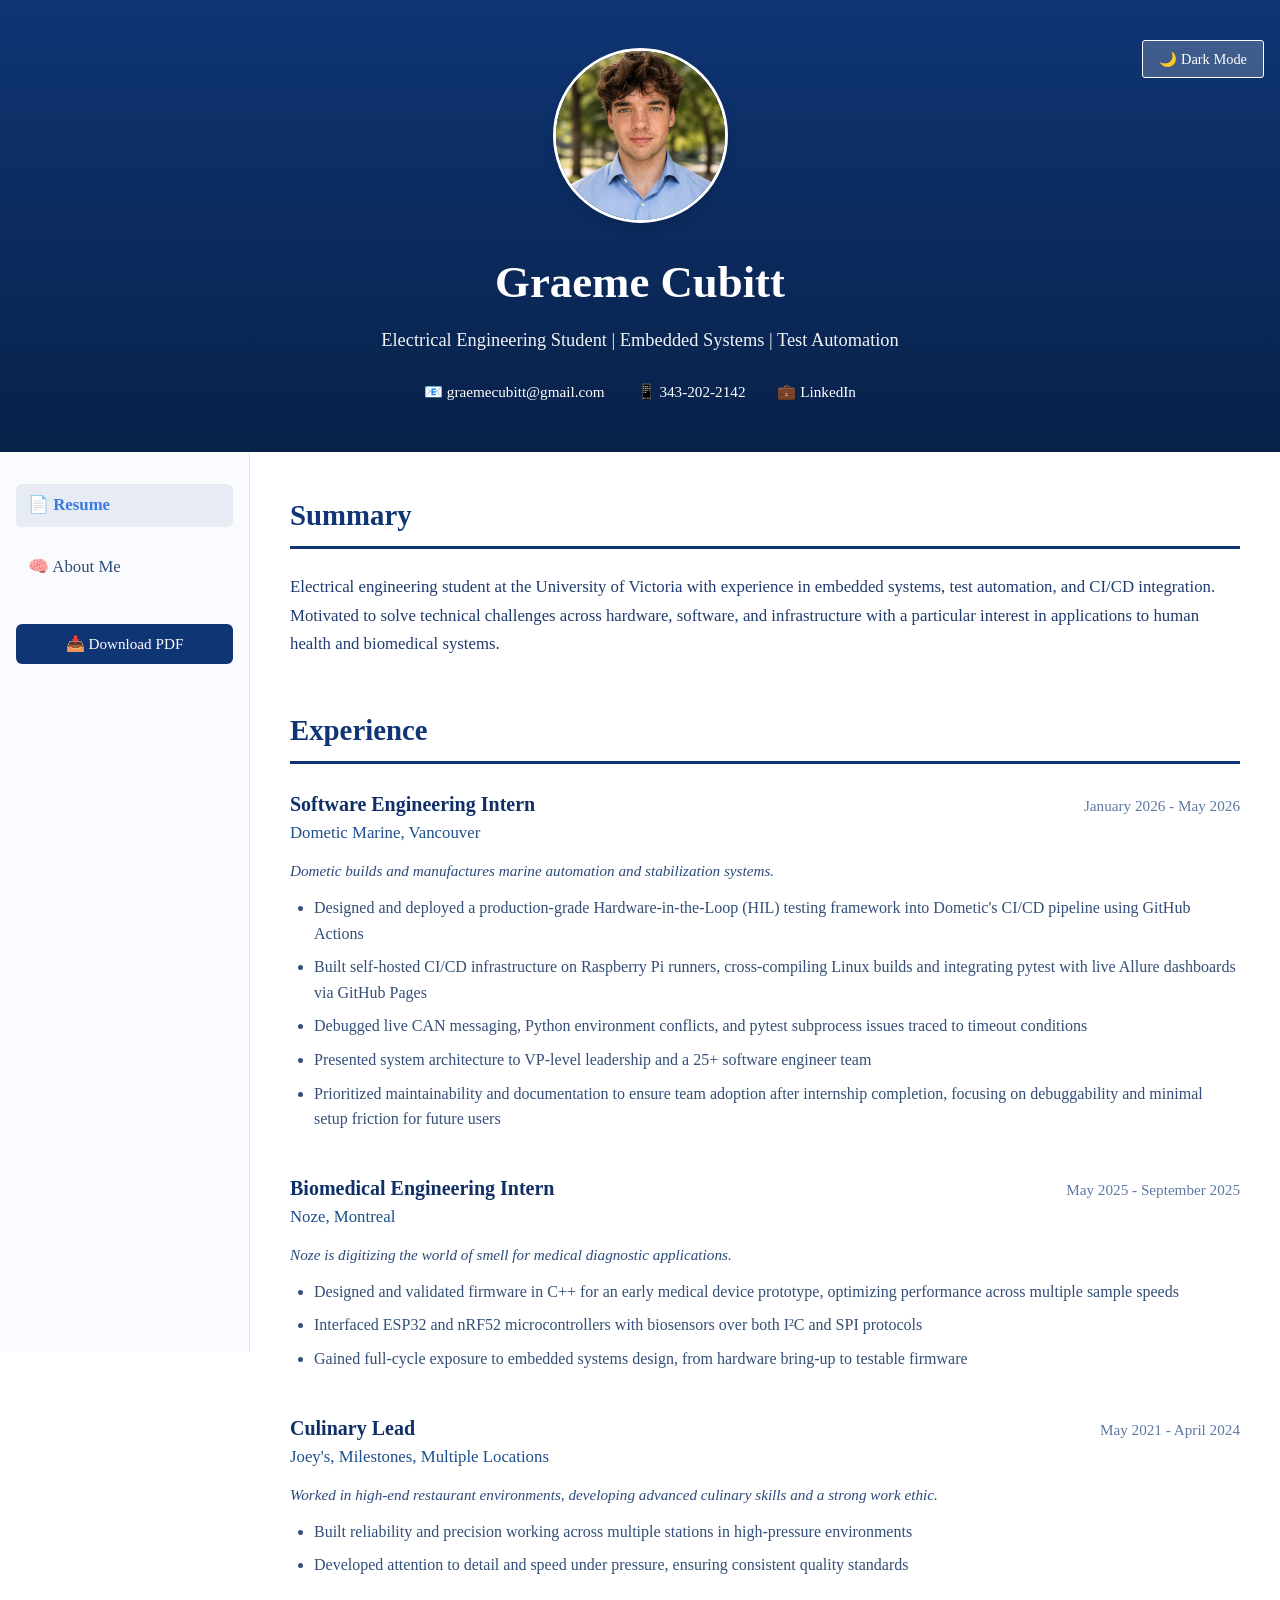
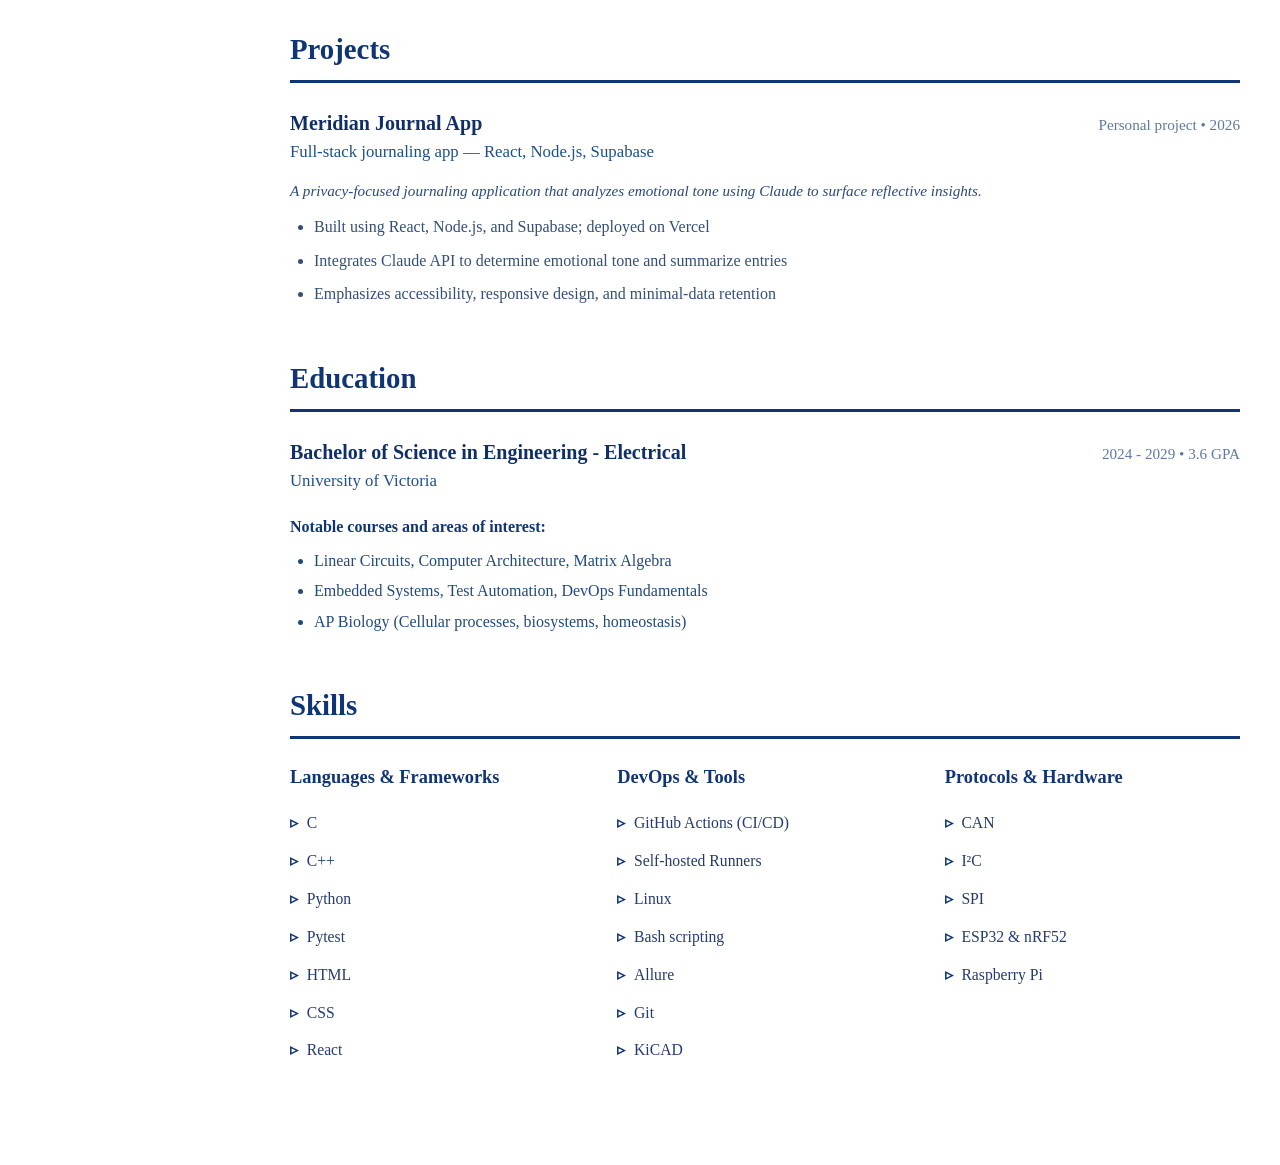
==== commit b040c9ca: "added new languages and tools to skill category" ====
--- a/index.html
+++ b/index.html
@@ -28,7 +28,8 @@
                 <nav class="ribbon-links">
                     <a href="index.html" class="active">📄 Resume</a>
                     <a href="about.html">🧠 About Me</a>
-                    <a href="documents/Resume_Graeme_Cubitt.pdf" download="Graeme_Cubitt_Resume.pdf" class="download-btn">📥 Download PDF</a>
+                    <a href="documents/Resume_Graeme_Cubitt.pdf" download="Graeme_Cubitt_Resume.pdf"
+                        class="download-btn">📥 Download PDF</a>
                 </nav>
             </aside>
 
@@ -147,7 +148,7 @@
                         </div>
                     </div>
                 </section>
-                
+
                 <section id="education">
                     <h2>Education</h2>
 
@@ -179,6 +180,9 @@
                                 <li>C++</li>
                                 <li>Python</li>
                                 <li>Pytest</li>
+                                <li>HTML</li>
+                                <li>CSS</li>
+                                <li>React</li>
                             </ul>
                         </div>
                         <div class="skill-category">
@@ -186,6 +190,8 @@
                             <ul>
                                 <li>GitHub Actions (CI/CD)</li>
                                 <li>Self-hosted Runners</li>
+                                <li>Linux</li>
+                                <li>Bash scripting</li>
                                 <li>Allure</li>
                                 <li>Git</li>
                                 <li>KiCAD</li>
--- a/style.css
+++ b/style.css
@@ -310,25 +310,20 @@
 
 body.dark-mode .nav-ribbon {
     background-color: #0b1528;
-    /* Deep dark navy blue */
-
-    /* This creates the thin vertical white strip separating the ribbon and content columns */
+
     border-right: 1.5px solid rgba(255, 255, 255, 0.85);
 }
 
 /* 2. Style the navigation links inside the dark navy ribbon */
 body.dark-mode .ribbon-links a {
     color: #cbd5e1;
-    /* Soft white/gray text for readability */
 }
 
 /* 3. Highlight states when hovering or when a page is active */
 body.dark-mode .ribbon-links a:hover,
 body.dark-mode .ribbon-links a.active {
     background: rgba(255, 255, 255, 0.1);
-    /* Subtle white glow background */
     color: #ffffff;
-    /* Pure white text */
 }
 
 body.dark-mode .ribbon-links a.download-btn {
@@ -345,11 +340,10 @@
 .ribbon-links a:hover,
 .ribbon-links a.active {
     background: rgba(15, 53, 116, 0.08);
-    color: #0f3574;
+    color: #397be4;
     font-weight: 600;
 }
 
-/* Make the download button look like a distinct CTA chip */
 .ribbon-links a.download-btn {
     margin-top: 1rem;
     background: #0f3574;
@@ -381,7 +375,6 @@
     transition: transform 0.3s ease-out, border-color 0.3s ease-out;
 }
 
-/* Fun interactive hover state */
 .about-side-photo:hover {
     transform: scale(1.10);
     border-color: #ffffff;
@@ -413,8 +406,6 @@
     flex-direction: column;
     gap: 1.2rem;
 }
-
-
 
 /* Mobile Responsive */
 @media screen and (max-width: 768px) {
@@ -430,6 +421,7 @@
         border-right: none;
         border-bottom: 1.5px solid #e2e8f0;
     }
+
     .ribbon-links {
         flex-direction: row;
         justify-content: center;
@@ -437,7 +429,7 @@
         gap: 1rem;
     }
 
-    .ribbon-links a{
+    .ribbon-links a {
         padding: 0.4rem 0.8rem;
         font-size: 0.95rem;
     }
@@ -447,15 +439,59 @@
     }
 
     .theme-button {
-        position: static;
-        display: block;
-        margin: 1rem auto 1.5rem auto;
-        width: fit-content;
-        padding: 0.6rem 1.5rem;
+        position: fixed;
+        bottom: 24px;
+        right: 24px;
+        top: auto;
+        z-index: 1000;
+
+        /* Forces iOS Safari to drop default button styles, do not remove */
+        appearance: none;
+        -webkit-appearance: none;
+
+        background: #0f3574;
+        color: white;
+        padding: 0.75rem 1.2rem;
+        font-size: 0.9rem;
+        border-radius: 50px;
+        border: none;
+        box-shadow: 0 4px 14px rgba(0, 0, 0, 0.25);
+    }
+
+    body.dark-mode .theme-button {
+        background: #ffffff;
+        color: #0b1528;
+    }
+
+    .about-split-container {
+        display: flex;
+        flex-direction: row;
+        align-items: flex-start;
+        gap: 15px;
+        width: 100%;
+        margin-top: 1.5rem;
+    }
+
+    .about-image-wrapper {
+        flex: 0 0 30%;
+        max-width: 160px;
+    }
+
+    .about-side-photo {
+        width: 100%;
+        height: auto;
+    }
+
+    .about-text-wrapper {
+        flex: 1;
+        display: flex;
+        flex-direction: column;
+        gap: 0.8rem;
+    }
+
+    .about-text-wrapper .summary-text {
         font-size: 0.95rem;
-        z-index: 10;
-    }
-
+    }
 }
 
 @media print {
